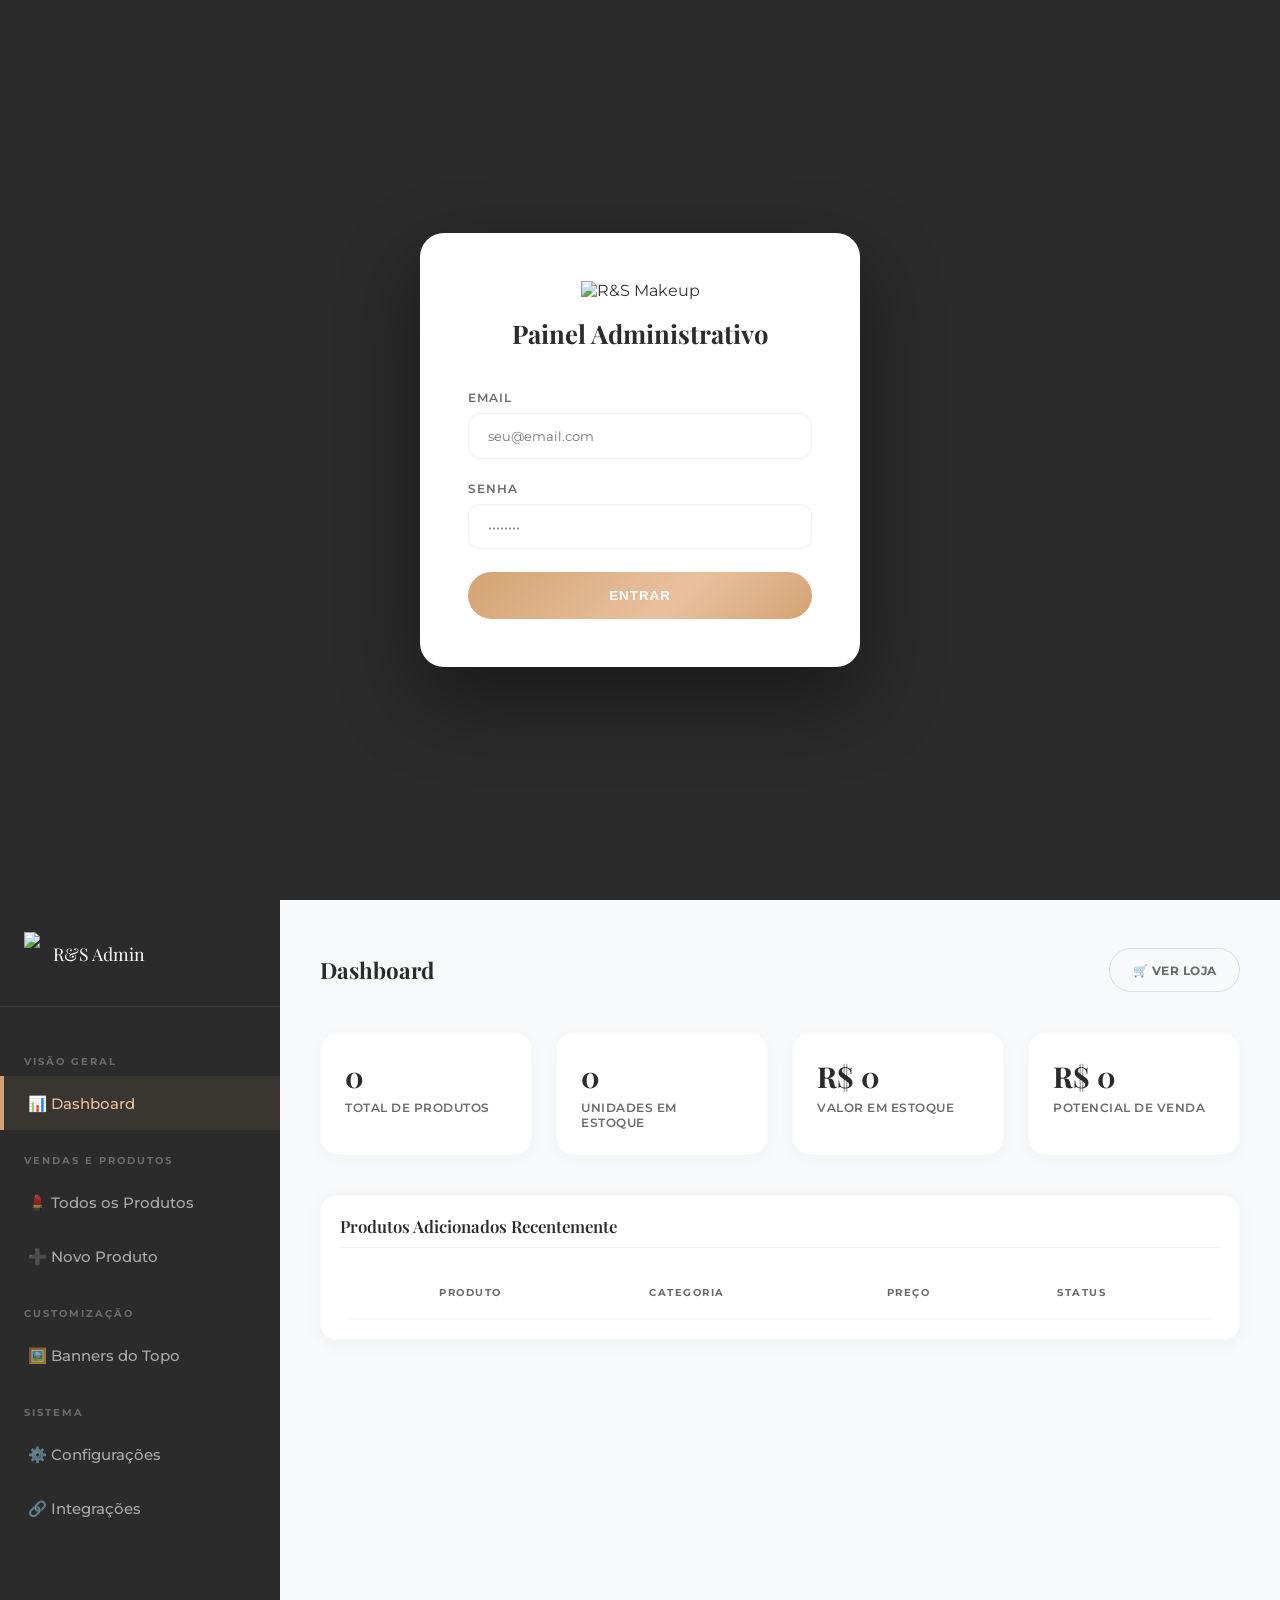
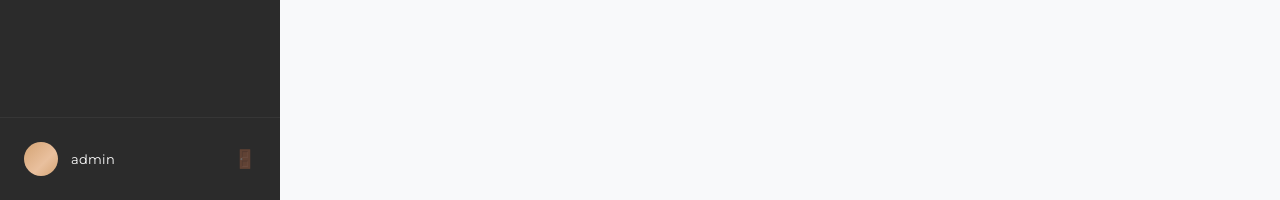
==== admin.html @ 87269670 "Update admin.html" ====
<!DOCTYPE html>
<html lang="pt-BR">
<head>
<meta charset="UTF-8">
<meta name="viewport" content="width=device-width, initial-scale=1.0, maximum-scale=1.0, user-scalable=no">
<title>Painel Admin · R&S Makeup</title>
<meta name="robots" content="noindex,nofollow">
<link rel="icon" href="https://i.postimg.cc/rmd8bnBB/LOGO-RS-MAKEUP.png" type="image/png">
<link rel="preconnect" href="https://fonts.googleapis.com">
<link rel="preconnect" href="https://fonts.gstatic.com" crossorigin>
<link href="https://fonts.googleapis.com/css2?family=Playfair+Display:ital,wght@0,400;0,600;1,400&family=Montserrat:wght@300;400;500;600;700&display=swap" rel="stylesheet">
<script src="https://cdn.jsdelivr.net/npm/@supabase/supabase-js@2"></script>
<script src="supabase-config.js"></script>
<style>
/* ══════════════════════════════════════════
   R&S MAKEUP · ADMIN PANEL PROFESSIONAL
   Aesthetics: Premium, Shopify-like, Mobile-First
══════════════════════════════════════════ */
:root{
  --gold:#D4A373; --gold-l:#E9C09E; --gold-g:linear-gradient(135deg,#D4A373,#E9C09E 60%,#D4A373);
  --brown:#2B2B2B; --brown-m:#E8CFC3; --beige:#F8F5F2; --white:#fff;
  --muted:#6B6B6B; --ease:cubic-bezier(.165,.84,.44,1);
  --sidebar:260px;
}
*,*::before,*::after{margin:0;padding:0;box-sizing:border-box}
body{font-family:'Montserrat',sans-serif;background:#f8f9fa;color:#333;overflow-x:hidden}

/* ── LOGIN ── */
.login-wrap{min-height:100vh;display:flex;align-items:center;justify-content:center;background:#2B2B2B;padding:1.4rem}
.login-card{background:#fff;border-radius:24px;padding:3rem;width:min(440px,100%);box-shadow:0 32px 80px rgba(0,0,0,.4)}
.login-logo{text-align:center;margin-bottom:2.5rem}
.login-logo img{height:72px;margin-bottom:1rem}
.login-logo h2{font-family:'Playfair Display',serif;font-size:1.6rem;color:var(--brown)}
.login-field{margin-bottom:1.4rem}
.login-field label{display:block;font-size:.75rem;font-weight:600;text-transform:uppercase;color:var(--muted);margin-bottom:.5rem;letter-spacing:1px}
.login-field input{width:100%;padding:.85rem 1.2rem;border:1.5px solid #eee;border-radius:12px;font-family:inherit;transition:all .3s}
.login-field input:focus{outline:none;border-color:var(--gold);box-shadow:0 0 0 4px rgba(212,163,115,.1)}
.login-err{display:none;font-size:.8rem;color:#e74c3c;margin-bottom:1rem;text-align:center;padding:.7rem;background:rgba(231,76,60,.1);border-radius:8px}
.btn-login{width:100%;padding:1rem;background:var(--gold-g);color:#fff;border:none;border-radius:50px;font-weight:700;letter-spacing:1px;text-transform:uppercase;cursor:pointer;transition:all .3s}
.btn-login:hover{transform:translateY(-2px);box-shadow:0 12px 24px rgba(212,163,115,.3)}

/* ── LAYOUT ── */
.admin-app{display:none;min-height:100vh}
.admin-app.active{display:flex}
.sidebar{width:var(--sidebar);background:#2B2B2B;position:fixed;top:0;left:0;bottom:0;z-index:1000;display:flex;flex-direction:column;transition:transform .4s var(--ease)}
.sidebar-logo{padding:2rem 1.5rem;display:flex;align-items:center;gap:.8rem;border-bottom:1px solid rgba(255,255,255,.05)}
.sidebar-logo img{height:42px}
.sidebar-logo span{font-family:'Playfair Display',serif;color:#fff;font-size:1.1rem}
.sidebar-nav{flex:1;padding:1.5rem 0;overflow-y:auto}
.nav-group{padding:1.5rem 1.5rem .5rem;font-size:.65rem;color:rgba(255,255,255,.3);text-transform:uppercase;letter-spacing:2px;font-weight:700}
.slink{display:flex;align-items:center;gap:.9rem;padding:.9rem 1.5rem;color:rgba(255,255,255,.6);text-decoration:none;border-left:4px solid transparent;transition:all .3s;cursor:pointer;font-size:.85rem;font-weight:500;background:none;border-top:none;border-right:none;border-bottom:none;width:100%;text-align:left;font-family:inherit}
.slink:hover{color:#fff;background:rgba(255,255,255,.04)}
.slink.active{color:var(--gold-l);background:rgba(212,163,115,.08);border-left-color:var(--gold)}
.sidebar-footer{padding:1.5rem;border-top:1px solid rgba(255,255,255,.05);display:flex;align-items:center;justify-content:space-between}
.user-info{display:flex;align-items:center;gap:.8rem}
.user-av{width:34px;height:34px;background:var(--gold-g);border-radius:50%;display:flex;align-items:center;justify-content:center;font-weight:700;color:#fff}
.logout-btn{background:none;border:none;color:rgba(255,255,255,.4);cursor:pointer;font-size:1.1rem;transition:color .3s}
.logout-btn:hover{color:#e74c3c}

.main{flex:1;margin-left:var(--sidebar);padding:2rem;min-height:100vh}

/* ── COMPONENTS ── */
.topbar{display:flex;align-items:center;justify-content:space-between;margin-bottom:2.5rem}
.topbar h1{font-family:'Playfair Display',serif;font-size:1.8rem;color:var(--brown)}
.card{background:#fff;border-radius:20px;padding:2rem;box-shadow:0 4px 20px rgba(0,0,0,.04);border:1px solid rgba(0,0,0,.02);margin-bottom:2rem}
.stats-grid{display:grid;grid-template-columns:repeat(auto-fit, minmax(200px, 1fr));gap:1.5rem;margin-bottom:2.5rem}
.stat-card{background:#fff;padding:1.5rem;border-radius:18px;box-shadow:0 4px 15px rgba(0,0,0,.03);border:1px solid rgba(0,0,0,.02)}
.stat-val{font-size:1.8rem;font-weight:700;color:var(--brown);margin-bottom:.3rem;font-family:'Playfair Display',serif}
.stat-label{font-size:.78rem;color:var(--muted);text-transform:uppercase;letter-spacing:.5px;font-weight:600}

/* ── PRODUCT FORM ── */
.split-layout{display:flex;gap:2rem;align-items:start}
.form-cols{flex:1;display:flex;flex-direction:column;gap:1.5rem;min-width:0}
.form-sidebar{width:320px;flex-shrink:0;position:sticky;top:1.5rem}

@media(max-width: 1100px) {
  .split-layout { flex-direction: column; }
  .form-sidebar { width: 100%; position: static; order: -1; margin-bottom: 2rem; }
  .sidebar{display:none} /* Sidebar handles its own burger menu */
}

.sec-title { font-family: 'Playfair Display', serif; font-size: 1.05rem; margin-bottom: 1.2rem; padding-bottom: .6rem; border-bottom: 1px solid #f2f2f2; color: var(--brown); display: flex; align-items: center; gap: .6rem; font-weight: 600; }
.form-grid { display: grid; grid-template-columns: 1fr 1fr; gap: 1rem; }

.img-grid { display: grid; grid-template-columns: repeat(auto-fill, minmax(70px, 1fr)); gap: 10px; margin-top: 1rem; min-height: 0; }
.img-item { position: relative; width: 100%; aspect-ratio: 1; border-radius: 10px; overflow: hidden; border: 2px solid #eee; cursor: pointer; background: #fff; }
.img-item.main { border-color: var(--gold); }
.field{display:flex;flex-direction:column;gap:.5rem}
.field.full{grid-column:1/-1}
.field label{font-size:.7rem;font-weight:700;text-transform:uppercase;letter-spacing:1px;color:var(--muted)}
.field input, .field select, .field textarea{padding:.85rem 1rem;border:1.5px solid #eee;border-radius:12px;font-family:inherit;font-size:.85rem;background:#fff;width:100%}
.field input:focus, .field select:focus{border-color:var(--gold);outline:none;box-shadow:0 0 0 3px rgba(212,163,115,.1)}

.upload-box{display:block;border:2px dashed #ddd;border-radius:18px;padding:2rem;text-align:center;cursor:pointer;transition:all .3s;background:#fafafa}
.upload-box:hover{border-color:var(--gold);background:#fefaf6}
.upload-box p{font-size:.8rem;color:var(--muted);margin-top:.5rem;line-height:1.4}

.img-del{position:absolute;top:4px;right:4px;width:22px;height:22px;background:#e74c3c;color:#fff;border:none;border-radius:50%;font-size:.7rem;display:flex;align-items:center;justify-content:center;opacity:0;transition:opacity .2s;z-index:2}
.img-item:hover .img-del{opacity:1}
.img-item.main::after{content:'Principal';position:absolute;bottom:0;left:0;right:0;background:var(--gold);color:#fff;font-size:.5rem;font-weight:700;text-align:center;padding:2px 0;z-index:1}

@media(max-width:600px){
  .form-grid{grid-template-columns:1fr}
  .card{padding:1.2rem}
  .stat-card{padding:1.2rem}
  .stat-val{font-size:1.4rem}
  .topbar h1{font-size:1.4rem}
}

/* ── TABLES ── */
.tbl-wrap{width:100%;overflow-x:auto}
table{width:100%;border-collapse:collapse}
th{text-align:left;padding:1.2rem;font-size:.65rem;text-transform:uppercase;letter-spacing:1.5px;color:var(--muted);border-bottom:2px solid #f8f9fa}
td{padding:1.2rem;font-size:.85rem;border-bottom:1px solid #f8f9fa}
.tbl-thumb{width:48px;height:48px;border-radius:10px;object-fit:cover;background:#f5f5f5}
.badge{padding:4px 12px;border-radius:50px;font-size:.65rem;font-weight:700;text-transform:uppercase}
.badge-on{background:#e6f4ea;color:#1e8e3e}
.badge-off{background:#fce8e6;color:#d93025}

/* ── MOBILE FIRST REFACTOR ── */
.admin-app { display: flex; flex-direction: column; }

/* Overlay: always behind sidebar (z:1500), never blocks menu clicks */
.sidebar-overlay {
  display: none;
  position: fixed; top: 0; left: 0; right: 0; bottom: 0;
  background: rgba(0,0,0,.45);
  z-index: 1500;
  pointer-events: none;
}
.sidebar-overlay.open { display: block; pointer-events: auto; }

/* Sidebar: always above overlay */
.sidebar {
  width: 280px; position: fixed; top: 0; left: 0; height: 100vh;
  z-index: 2000;
  transform: translateX(-100%);
  transition: transform .35s cubic-bezier(.165,.84,.44,1);
  overflow-y: auto;
  pointer-events: auto;
}
.sidebar.open { transform: translateX(0); }
.main { flex: 1; margin-left: 0; padding: 1.2rem; width: 100%; }

@media(min-width: 1025px) {
  .admin-app { flex-direction: row; }
  .sidebar { transform: translateX(0) !important; position: sticky; height: 100vh; flex-shrink: 0; }
  .main { margin-left: 0; padding: 2.5rem; }
  .hamburger { display: none !important; }
  .sidebar-overlay { display: none !important; }
}

.hamburger { display: block; font-size: 1.8rem; background: none; border: none; cursor: pointer; color: var(--brown); padding: .5rem; z-index: 2100; margin-right: 1rem; position: relative; }
.topbar { display: flex; align-items: center; gap: 1rem; margin-bottom: 2rem; position: sticky; top: 0; background: #f8f9fa; z-index: 100; padding: .5rem 0; }
.topbar h1 { font-size: 1.4rem; font-family: 'Playfair Display', serif; }

.stats-grid { grid-template-columns: 1fr; }
@media(min-width: 600px) { .stats-grid { grid-template-columns: repeat(2, 1fr); } }
@media(min-width: 1200px) { .stats-grid { grid-template-columns: repeat(4, 1fr); } }

.card { padding: 1.2rem; margin-bottom: 1.5rem; border-radius: 16px; width: 100%; overflow: hidden; }
.tbl-wrap { width: 100%; overflow-x: auto; -webkit-overflow-scrolling: touch; border-radius: 12px; }
table { min-width: 600px; }

/* ── TOUCH TARGETS ── */
.btn { min-height: 44px; justify-content: center; width: auto; font-size: .8rem; }
.field input, .field select, .field textarea { min-height: 48px; font-size: 16px !important; }
.slink { min-height: 54px; font-size: .95rem; }

/* ── FORM ── */
.form-grid { grid-template-columns: 1fr; gap: 1.2rem; }
@media(min-width: 768px) { .form-grid { grid-template-columns: 1fr 1fr; } }

.split-layout { display: flex; flex-direction: column; gap: 1.5rem; }
.form-sidebar { width: 100%; position: static; order: -1; }
@media(min-width: 1100px) {
  .split-layout { flex-direction: row; align-items: start; }
  .form-sidebar { width: 340px; position: sticky; top: 1.5rem; order: 1; }
}

.toast-container { right: 1rem; bottom: 1rem; left: 1rem; }
.toast { width: 100%; text-align: center; }

@media(max-width: 480px) {
  .topbar h1 { font-size: 1.1rem; }
  .stat-val { font-size: 1.5rem; }
  th, td { padding: 1rem .8rem; font-size: .8rem; }
}

.btn-sm { min-height: 40px; padding: 0 1rem; font-size: .7rem; }
td strong { display: block; max-width: 150px; white-space: nowrap; overflow: hidden; text-overflow: ellipsis; }

@media(max-width: 600px) {
  .topbar { padding: 1rem 0; width: 100%; justify-content: flex-start; }
  .topbar div { flex: 1; }
  .btn { width: 100%; text-align: center; margin-bottom: .5rem; }
  .tbl-wrap td { font-size: .8rem; vertical-align: middle; }
}
.panel { display: none; }
.panel.active { display: block; animation: fadeIn .3s ease; }
@keyframes fadeIn { from { opacity: 0; transform: translateY(10px); } to { opacity: 1; transform: translateY(0); } }

.btn { display: inline-flex; align-items: center; gap: .5rem; padding: .7rem 1.4rem; border-radius: 50px; font-weight: 700; cursor: pointer; transition: all .3s; border: none; font-size: .75rem; text-transform: uppercase; letter-spacing: .5px; }
.btn-primary { background: var(--gold-g); color: #fff; box-shadow: 0 6px 15px rgba(212,163,115,.25); }
.btn-outline { background: none; border: 1.5px solid #ddd; color: var(--muted); }
.toast-container { position: fixed; bottom: 2rem; right: 2rem; z-index: 9999; display: flex; flex-direction: column; gap: .8rem; }
.toast { padding: 1rem 1.5rem; border-radius: 12px; background: #333; color: #fff; font-weight: 600; font-size: .85rem; animation: slideIn .4s forwards; }
.toast.err { background: #d93025; }
@keyframes slideIn { from { transform: translateX(100%); opacity: 0; } to { transform: translateX(0); opacity: 1; } }
</style>
</head>
<body>

<!-- LOGIN -->
<div class="login-wrap" id="loginWrap">
  <div class="login-card">
    <div class="login-logo">
      <img src="https://i.postimg.cc/rmd8bnBB/LOGO-RS-MAKEUP.png" alt="R&S Makeup">
      <h2>Painel Administrativo</h2>
    </div>
    <div class="login-err" id="loginErr"></div>
    <div class="login-field"><label>Email</label><input type="email" id="loginEmail" placeholder="seu@email.com"></div>
    <div class="login-field"><label>Senha</label><input type="password" id="loginPwd" placeholder="••••••••"></div>
    <button class="btn-login" id="loginBtn" onclick="doLogin()">Entrar</button>
  </div>
</div>

<!-- APP -->
<div class="admin-app" id="adminApp">
  <nav class="sidebar" id="sidebar">
    <div class="sidebar-logo"><img src="https://i.postimg.cc/rmd8bnBB/LOGO-RS-MAKEUP.png"> <span>R&S Admin</span></div>
    <div class="sidebar-nav">
      <div class="nav-group">Visão Geral</div>
      <button class="slink active" onclick="nav('dashboard', this)">📊 Dashboard</button>
      <div class="nav-group">Vendas e Produtos</div>
      <button class="slink" onclick="nav('produtos', this)">💄 Todos os Produtos</button>
      <button class="slink" onclick="navAddProd()">➕ Novo Produto</button>
      <div class="nav-group">Customização</div>
      <button class="slink" onclick="nav('banners', this)">🖼️ Banners do Topo</button>
      <div class="nav-group">Sistema</div>
      <button class="slink" onclick="nav('config', this)">⚙️ Configurações</button>
      <button class="slink" onclick="nav('integracoes', this)">🔗 Integrações</button>
    </div>
    <div class="sidebar-footer">
      <div class="user-info"><div class="user-av" id="userAv"></div> <span id="userName" style="color:#fff;font-size:.8rem">admin</span></div>
      <button class="logout-btn" onclick="doLogout()">🚪</button>
    </div>
  </nav>
  <div class="sidebar-overlay" onclick="toggleSidebar(false)"></div>

  <main class="main">
    <header class="topbar">
      <div style="display:flex;align-items:center;gap:1rem">
        <button class="hamburger" onclick="toggleSidebar()">☰</button>
        <h1 id="pageTitle">Dashboard</h1>
      </div>
      <div style="display:flex;gap:1rem">
        <a href="index.html" target="_blank" class="btn btn-outline" style="text-decoration:none">🛒 Ver Loja</a>
      </div>
    </header>

    <!-- DASHBOARD -->
    <div class="panel active" id="panel-dashboard">
      <div class="stats-grid">
        <div class="stat-card"><div class="stat-val" id="sTot">0</div><div class="stat-label">Total de Produtos</div></div>
        <div class="stat-card"><div class="stat-val" id="sEst">0</div><div class="stat-label">Unidades em Estoque</div></div>
        <div class="stat-card"><div class="stat-val" id="sInv">R$ 0</div><div class="stat-label">Valor em Estoque</div></div>
        <div class="stat-card"><div class="stat-val" id="sFat">R$ 0</div><div class="stat-label">Potencial de Venda</div></div>
      </div>
      <div class="card">
        <div class="sec-title">Produtos Adicionados Recentemente</div>
        <div class="tbl-wrap"><table><thead><tr><th></th><th>Produto</th><th>Categoria</th><th>Preço</th><th>Status</th></tr></thead><tbody id="dashTbody"></tbody></table></div>
      </div>
    </div>

    <!-- LISTA PRODUTOS -->
    <div class="panel" id="panel-produtos">
      <div class="card">
        <div style="display:flex;justify-content:space-between;align-items:center;margin-bottom:1.5rem;flex-wrap:wrap;gap:1rem">
          <input type="search" placeholder="🔍 Buscar produto..." oninput="renderTbody(this.value)" style="padding:.6rem 1.2rem;border-radius:50px;border:1.5px solid #eee;flex:1;min-width:200px">
          <button class="btn btn-primary" onclick="navAddProd()">➕ Novo Produto</button>
        </div>
        <div class="tbl-wrap"><table><thead><tr><th></th><th>Produto</th><th>Estoque</th><th>Preço/Lucro</th><th>Status</th><th>Ações</th></tr></thead><tbody id="prodTbody"></tbody></table></div>
      </div>
    </div>

    <!-- FORM PRODUTO -->
    <div class="panel" id="panel-form-prod">
      <div style="display:flex;justify-content:space-between;margin-bottom:1.5rem">
        <h2 id="formProdTitle" style="font-family:'Playfair Display',serif">Novo Produto</h2>
        <button class="btn btn-outline" onclick="nav('produtos')">Cancelar</button>
      </div>
      <input type="hidden" id="fId">
      <div class="split-layout">
        <div class="form-cols">
          <div class="card">
            <div class="sec-title">📸 Imagens do Produto (Até 5)</div>
            <label class="upload-box">
              <input type="file" multiple accept="image/*" style="display:none" onchange="handleProdUpload(this)">
              <div style="font-size:2rem">📤</div>
              <p style="font-size:.85rem;color:var(--muted);margin-top:.5rem">Toque para selecionar as fotos<br><small>A primeira será a capa.</small></p>
            </label>
            <div class="img-grid" id="fImgGrid"></div>
          </div>
          <div class="card">
            <div class="sec-title">📝 Informações</div>
            <div class="form-grid">
              <div class="field full"><label>Nome</label><input type="text" id="fNome" placeholder="Ex: Batom Matte Nude"></div>
              <div class="field"><label>Categoria</label><select id="fCat"><option value="rosto">Rosto</option><option value="olhos">Olhos</option><option value="labios">Lábios</option><option value="skincare">Skincare</option><option value="kits">Kits & Combos</option></select></div>
              <div class="field"><label>Etiqueta (Badge)</label><select id="fBadge"><option value="">Nenhuma</option><option value="Novo">Novo</option><option value="Sale">Promoção</option><option value="Top">Top de Vendas</option></select></div>
              <div class="field full"><label>Descrição curta</label><textarea id="fDesc" rows="3" placeholder="Benefícios e diferenciais..."></textarea></div>
            </div>
          </div>
          <div class="card">
            <div class="sec-title">💰 Financeiro e Estoque</div>
            <div class="form-grid">
              <div class="field"><label>Preço de Venda (R$)</label><input type="number" id="fPreco" step="0.01" oninput="calcPreview()"></div>
              <div class="field"><label>Preço Antigo (R$)</label><input type="number" id="fPrecoAnt" step="0.01"></div>
              <div class="field"><label>Custo Unitário (R$)</label><input type="number" id="fCusto" step="0.01" oninput="calcPreview()"></div>
              <div class="field"><label>Qtd em Estoque</label><input type="number" id="fEstoque" value="0"></div>
              <div class="field full" style="background:#fdfaf7;padding:.8rem 1rem;border-radius:10px;font-size:1rem;font-weight:700">
                 Lucro estimado por venda: <span id="fLucro" style="color:#1e8e3e">R$ 0,00</span>
              </div>
            </div>
          </div>
          <div class="card">
            <div class="sec-title">✨ Destaques e Status</div>
            <div class="form-grid">
              <div class="field"><label>Destaque na Home?</label><select id="fDest"><option value="false">Não</option><option value="true">Sim (Seção Top)</option></select></div>
              <div class="field"><label>Status do Produto</label><select id="fAtivo"><option value="true">Ativo</option><option value="false">Desativado</option></select></div>
            </div>
          </div>
          <div class="card">
            <div class="sec-title">🎨 Variações (Estilo Shopify)</div>
            <p style="font-size:.75rem;color:var(--muted);margin-bottom:1.2rem">Ex: Cor (Rosa, Vermelho), Tamanho (P, M, G). Separe opções por vírgula.</p>
            <div id="fVarsList" style="display:flex;flex-direction:column;gap:1rem;margin-bottom:1.5rem"></div>
            <button class="btn btn-outline" style="width:100%" onclick="addVarRow()">➕ Adicionar Atributo</button>
          </div>
          <div class="card">
            <div class="sec-title">⭐ Avaliações dos Clientes</div>
            <div id="fReviewList" style="margin-bottom:1.5rem"></div>
            <div style="background:#f9f9f9;padding:1.2rem;border-radius:15px">
               <div style="font-size:.75rem;font-weight:700;margin-bottom:1rem;text-transform:uppercase">Adicionar Avaliação Manual</div>
               <div class="form-grid">
                 <div class="field"><label>Nome do Cliente</label><input type="text" id="rvNome" placeholder="Ex: Maria Silva"></div>
                 <div class="field"><label>Nota (1 a 5)</label><select id="rvNota"><option value="5">⭐⭐⭐⭐⭐ (5)</option><option value="4">⭐⭐⭐⭐ (4)</option><option value="3">⭐⭐⭐ (3)</option><option value="2">⭐⭐ (2)</option><option value="1">⭐ (1)</option></select></div>
                 <div class="field full"><label>Comentário</label><textarea id="rvCom" rows="2" placeholder="O que o cliente achou?"></textarea></div>
               </div>
               <button class="btn btn-outline" style="margin-top:1rem;width:100%" onclick="addReviewManual()">➕ Adicionar à lista</button>
            </div>
          </div>
          <button class="btn btn-primary" style="width:100%;padding:1.2rem;font-size:.9rem" onclick="saveProd()">💾 Salvar Produto</button>
        </div>
        <div class="form-sidebar">
           <div class="card" style="padding:1.2rem">
             <div class="sec-title">👁️ Preview em Tempo Real</div>
             <div id="prevWrapper" style="border:1.5px solid #eee;border-radius:16px;overflow:hidden;background:#fff;transition:transform .3s">
               <div id="prevImg" style="aspect-ratio:1;background:#f9f9f9;display:flex;align-items:center;justify-content:center;font-size:3rem;color:#ddd">💄</div>
               <div style="padding:1.2rem">
                 <div id="prevCat" style="font-size:.6rem;text-transform:uppercase;color:var(--gold);font-weight:800;letter-spacing:1px;margin-bottom:.3rem">CATEGORIA</div>
                 <h4 id="prevNome" style="font-family:'Playfair Display',serif;font-size:1.1rem;margin:0 0 .5rem;color:var(--brown);line-height:1.2">Nome do Produto</h4>
                 <div style="display:flex;align-items:baseline;gap:.5rem">
                    <span id="prevPrice" style="font-weight:700;color:var(--brown);font-size:1.2rem">R$ 0,00</span>
                 </div>
               </div>
             </div>
             <p style="font-size:.65rem;color:var(--muted);text-align:center;margin-top:1rem;font-style:italic">Esta é uma prévia de como o produto aparecerá no site principal.</p>
           </div>
        </div>
      </div>
    </div>

    <!-- BANNERS -->
    <div class="panel" id="panel-banners">
      <div class="card">
        <div class="sec-title">Gerenciar Banners</div>
        <div class="tbl-wrap"><table><thead><tr><th></th><th>Título</th><th>Status</th><th>Ações</th></tr></thead><tbody id="banTbody"></tbody></table></div>
      </div>
      <div class="card">
        <div class="sec-title">Adicionar Novo Banner</div>
        <div class="form-grid">
           <div class="field full"><label>Clique para Upload da Imagem</label>
             <label class="upload-box">
               <input type="file" style="display:none" onchange="uploadSingle(this, 'banners', 'bImgUrl')">
               <div id="bImgPreview" style="font-size:1.5rem">📸</div>
               <input type="hidden" id="bImgUrl">
             </label>
           </div>
           <div class="field full"><label>Título Interno</label><input type="text" id="bTit" placeholder="Ex: Banner Natal 2025"></div>
        </div>
        <div class="form-actions" style="margin-top:1.5rem"><button class="btn btn-primary" onclick="saveBanner()">Salvar Banner</button></div>
      </div>
    </div>

    <!-- CONFIG -->
    <div class="panel" id="panel-config">
       <div class="card">
         <div class="sec-title">Contatos e Loja</div>
         <div class="form-grid">
           <div class="field"><label>WhatsApp Loja</label><input type="text" id="cfgWpp" placeholder="5531999999999"></div>
           <div class="field"><label>Instagram @</label><input type="text" id="cfgInsta" placeholder="rs_makeshop"></div>
           <div class="field"><label>TikTok Link</label><input type="text" id="cfgTiktok" placeholder="https://tiktok.com/@sua_loja"></div>
           <div class="field full"><label>Barra de Promoção (Topo)</label><input type="text" id="cfgPromo"></div>
         </div>
     <div class="card">
       <div class="sec-title">⏱️ Temporizador Promocional</div>
       <div class="form-grid">
         <div class="field"><label>Ativar Temporizador?</label><select id="cfgTimerAtivo"><option value="false">❌ Desativado</option><option value="true">✅ Ativado</option></select></div>
         <div class="field"><label>Data e Hora Final</label><input type="datetime-local" id="cfgTimerData"></div>
         <div class="field full"><label>Texto do Temporizador</label><input type="text" id="cfgTimerTexto" placeholder="Ex: PROMOÇÃO DA SEMANA · Termina em:"></div>
       </div>
       <button class="btn btn-primary" style="margin-top:1.5rem" onclick="saveTimerCfg()">💾 Salvar Temporizador</button>
     </div>
     <button class="btn btn-primary" style="margin-top:1.5rem" onclick="saveConfig()">Salvar Configurações Gerais</button>
   </div>
       <div class="card">
         <div class="sec-title">🔐 Emails Autorizados (Whitelist)</div>
         <p style="font-size:.8rem;color:var(--muted);margin-bottom:1rem">Apenas estes emails poderão logar no painel.</p>
         <div id="allowedList"></div>
         <div style="display:flex;gap:1rem;margin-top:1rem">
           <input type="email" id="newAllowedEmail" placeholder="novo@admin.com" style="flex:1;padding:.7rem;border-radius:10px;border:1.5px solid #eee">
           <button class="btn btn-primary btn-sm" onclick="addAllowedEmail()">Adicionar</button>
         </div>
       </div>
    </div>

    <!-- INTEGRACOES -->
    <div class="panel" id="panel-integracoes">
      <div class="card">
        <div class="sec-title">Pixels e Rastreamento</div>
        <div class="form-grid">
          <div class="field"><label>Facebook Pixel ID</label><input type="text" id="pxFb"></div>
          <div class="field"><label>TikTok Pixel ID</label><input type="text" id="pxTt"></div>
          <div class="field full"><label>Google Analyitcs / Tag ID</label><input type="text" id="pxGo"></div>
        </div>
        <button class="btn btn-primary" style="margin-top:1.5rem" onclick="savePixels()">Salvar Integrações</button>
      </div>
    </div>

  </main>
</div>

<div class="toast-container" id="toasts"></div>

<script>
// ════════════════════════════════════════════
//  ADMIN LOGIC · PROFISSIONAL
// ════════════════════════════════════════════

const CATS = { rosto:'Rosto', olhos:'Olhos', labios:'Lábios', skincare:'Skincare', kits:'Kits & Combos' };
let currentImages = [];
let currentReviews = [];
let currentVars = [];
let allProds = [];
let allBans = [];
let allowedEmails = [];

// ── AUTH ──
async function checkAuth() {
  const sb = getSupabase();
  if(!sb) return;
  const { data: { session } } = await sb.auth.getSession();
  if(!session) { showLogin(); return; }

  // Whitelist check
  const { data: allowed } = await sb.from('allowed_emails').select('email').eq('email', session.user.email).maybeSingle();
  if(!allowed && session.user.email !== 'rsmakeshopcontato@gmail.com') {
    toast('Email não autorizado!', 'err');
    await sb.auth.signOut();
    showLogin();
    return;
  }

  document.getElementById('userName').textContent = session.user.email.split('@')[0];
  document.getElementById('userAv').textContent = session.user.email[0].toUpperCase();
  enterApp();
}

function showLogin() {
  document.getElementById('loginWrap').style.display='flex';
  document.getElementById('adminApp').classList.remove('active');
}

function enterApp() {
  document.getElementById('loginWrap').style.display='none';
  document.getElementById('adminApp').classList.add('active');
  initAdmin();
}

async function doLogin() {
  const email = document.getElementById('loginEmail').value.trim();
  const pwd = document.getElementById('loginPwd').value;
  const btn = document.getElementById('loginBtn');
  const err = document.getElementById('loginErr');
  
  if(!email || !pwd) return;
  btn.textContent = 'Autenticando...';
  err.style.display = 'none';

  // 🛡️ BYPASS TEMPORÁRIO (Para você entrar agora sem erro)
  if(email === 'rsmakeshopcontato@gmail.com' && pwd === '25/09/0609/09/08') {
    document.getElementById('userName').textContent = 'Admin';
    enterApp();
    return;
  }

  const sb = getSupabase();
  const { data, error } = await sb.auth.signInWithPassword({ email, password: pwd });

  if(error) {
    btn.textContent = 'Entrar';
    err.textContent = 'Credenciais incorretas ou usuário não criado no Supabase.';
    err.style.display = 'block';
    return;
  }

  checkAuth();
}

async function doLogout() {
  const sb = getSupabase();
  await sb.auth.signOut();
  location.reload();
}

// ── INIT ──
async function initAdmin() {
  await Promise.all([loadProds(), loadBanners(), loadConfig(), loadAllowed()]);
  renderDashboard();
  renderTbody();
  renderBanners();
}

async function loadProds() {
  const sb = getSupabase();
  const { data } = await sb.from('produtos').select('*').order('created_at',{ascending:false});
  if(data) allProds = data;
}

async function loadBanners() {
  const sb = getSupabase();
  const { data } = await sb.from('banners').select('*').order('created_at',{ascending:false});
  if(data) allBans = data;
}

async function loadAllowed() {
  const sb = getSupabase();
  const { data } = await sb.from('allowed_emails').select('*');
  if(data) {
    allowedEmails = data;
    document.getElementById('allowedList').innerHTML = data.map(e => `
      <div style="display:flex;justify-content:space-between;padding:.6rem;background:#f9f9f9;border-radius:10px;margin-bottom:.5rem;font-size:.8rem">
        <span>${e.email}</span>
        <button onclick="delAllowed(${e.id})" style="border:none;background:none;color:#e74c3c;cursor:pointer">Remover</button>
      </div>
    `).join('');
  }
}

async function addAllowedEmail() {
  const email = document.getElementById('newAllowedEmail').value;
  if(!email) return;
  const sb = getSupabase();
  await sb.from('allowed_emails').insert([{ email }]);
  loadAllowed();
  document.getElementById('newAllowedEmail').value='';
}

async function delAllowed(id) {
  const sb = getSupabase();
  await sb.from('allowed_emails').delete().eq('id', id);
  loadAllowed();
}

// ── RENDERING ──
function renderDashboard() {
  document.getElementById('sTot').textContent = allProds.length;
  let est = 0, inv = 0, fat = 0;
  allProds.forEach(p => {
    const q = p.estoque||0;
    est += q;
    inv += (q * (p.custo||0));
    fat += (q * (p.preco||0));
  });
  document.getElementById('sEst').textContent = est;
  document.getElementById('sInv').textContent = formatBRL(inv);
  document.getElementById('sFat').textContent = formatBRL(fat);

  document.getElementById('dashTbody').innerHTML = allProds.slice(0, 5).map(p => `
    <tr>
      <td><img src="${p.imagens?.[0]||''}" class="tbl-thumb" onerror="this.src='https://via.placeholder.com/100?text=💄'"></td>
      <td>${p.nome}</td>
      <td>${CATS[p.categoria]||p.categoria}</td>
      <td>${formatBRL(p.preco)}</td>
      <td><span class="badge ${p.ativo?'badge-on':'badge-off'}">${p.ativo?'Ativo':'Pausado'}</span></td>
    </tr>
  `).join('');
}

function renderTbody(q='') {
  const list = q ? allProds.filter(p => p.nome.toLowerCase().includes(q.toLowerCase())) : allProds;
  document.getElementById('prodTbody').innerHTML = list.map(p => `
    <tr>
      <td><img src="${p.imagens?.[0]||''}" class="tbl-thumb" onerror="this.src='https://via.placeholder.com/100?text=💄'"></td>
      <td><strong>${p.nome}</strong></td>
      <td>${p.estoque} unid</td>
      <td>${formatBRL(p.preco)}<br><small style="color:#1e8e3e">Lucro: ${formatBRL((p.preco||0)-(p.custo||0))}</small></td>
      <td><span class="badge ${p.ativo?'badge-on':'badge-off'}">${p.ativo?'Ativo':'Pausado'}</span></td>
      <td>
        <button class="btn btn-outline btn-sm" onclick="editProd(${p.id})">Editar</button>
        <button class="btn btn-outline btn-sm" style="color:#e74c3c" onclick="delItem(${p.id}, 'produtos')">Remover</button>
      </td>
    </tr>
  `).join('');
}

function renderBanners() {
  document.getElementById('banTbody').innerHTML = allBans.map(b => `
    <tr>
      <td><img src="${b.imagem_url}" class="tbl-thumb"></td>
      <td>${b.titulo}</td>
      <td><span class="badge ${b.ativo?'badge-on':'badge-off'}">${b.ativo?'Ativo':'Pausado'}</span></td>
      <td><button class="btn btn-outline btn-sm" style="color:#e74c3c" onclick="delItem(${b.id}, 'banners')">Remover</button></td>
    </tr>
  `).join('');
}

// ── FORM LOGIC ──
async function handleProdUpload(input) {
  const files = input.files;
  if(files.length + currentImages.length > 5) { toast('Máximo 5 imagens!'); return; }
  const sb = getSupabase();
  for(let f of files) {
    const ext = f.name.split('.').pop();
    const name = `prod_${Date.now()}_${Math.random().toString(36).substr(2,4)}.${ext}`;
    const { data, error } = await sb.storage.from('produtos').upload(name, f);
    if(!error) {
      const { data: { publicUrl } } = sb.storage.from('produtos').getPublicUrl(name);
      currentImages.push(publicUrl);
    }
  }
  renderImgGrid();
}

function renderImgGrid() {
  document.getElementById('fImgGrid').innerHTML = currentImages.map((url, i) => `
    <div class="img-item ${i===0?'main':''}" onclick="setMain(${i})">
      <img src="${url}">
      <button class="img-del" onclick="removeImg(event, ${i})">✕</button>
    </div>
  `).join('');
  calcPreview();
}

function removeImg(e, i) { e.stopPropagation(); currentImages.splice(i,1); renderImgGrid(); }
function setMain(i) { const item = currentImages.splice(i,1)[0]; currentImages.unshift(item); renderImgGrid(); }

function calcPreview() {
  const nome = document.getElementById('fNome').value || 'Nome do Produto...';
  const preco = parseFloat(document.getElementById('fPreco').value) || 0;
  const custo = parseFloat(document.getElementById('fCusto').value) || 0;
  
  document.getElementById('prevNome').textContent = nome;
  document.getElementById('prevPrice').textContent = formatBRL(preco);
  document.getElementById('prevCat').textContent = CATS[document.getElementById('fCat').value];
  document.getElementById('fLucro').textContent = formatBRL(preco - custo);
  
  const pImg = document.getElementById('prevImg');
  if(currentImages.length) pImg.innerHTML = `<img src="${currentImages[0]}" style="width:100%;height:100%;object-fit:cover">`;
  else pImg.textContent = '💄';
}

async function saveProd() {
  const btn = event.target;
  const originalText = btn.textContent;
  const id = document.getElementById('fId').value;
  
  const data = {
    nome: document.getElementById('fNome').value.trim(),
    categoria: document.getElementById('fCat').value,
    badge: document.getElementById('fBadge').value,
    descricao: document.getElementById('fDesc').value.trim(),
    preco: parseFloat(document.getElementById('fPreco').value)||0,
    preco_antigo: parseFloat(document.getElementById('fPrecoAnt').value)||0,
    custo: parseFloat(document.getElementById('fCusto').value)||0,
    estoque: parseInt(document.getElementById('fEstoque').value)||0,
    destaque: document.getElementById('fDest').value === 'true',
    ativo: document.getElementById('fAtivo').value === 'true',
    imagens: currentImages,
    avaliacoes: currentReviews,
    variacoes: collectVars()
  };
  
  if(!data.nome) { toast('Nome é obrigatório!', 'err'); return; }
  
  btn.disabled = true;
  btn.textContent = 'Salvando...';

  const sb = getSupabase();
  const { error } = id ? await sb.from('produtos').update(data).eq('id', id) : await sb.from('produtos').insert([data]);
  
  btn.disabled = false;
  btn.textContent = originalText;

  if(!error) { 
    toast('✅ Produto salvo!'); 
    nav('produtos'); 
    initAdmin(); 
  } else { 
    toast('❌ Erro: ' + error.message, 'err'); 
  }
}

function editProd(id) {
  const p = allProds.find(x => x.id === id);
  if(!p) return;
  document.getElementById('fId').value = p.id;
  document.getElementById('fNome').value = p.nome;
  document.getElementById('fCat').value = p.categoria;
  document.getElementById('fBadge').value = p.badge || '';
  document.getElementById('fDesc').value = p.descricao || '';
  document.getElementById('fPreco').value = p.preco || '';
  document.getElementById('fPrecoAnt').value = p.preco_antigo || '';
  document.getElementById('fCusto').value = p.custo || '';
  document.getElementById('fEstoque').value = p.estoque || 0;
  document.getElementById('fDest').value = String(p.destaque);
  document.getElementById('fAtivo').value = String(p.ativo);
  currentImages = Array.isArray(p.imagens) ? p.imagens : [];
  currentReviews = Array.isArray(p.avaliacoes) ? p.avaliacoes : [];
  currentVars = Array.isArray(p.variacoes) ? p.variacoes : [];
  renderImgGrid();
  renderReviews();
  renderVars();
  document.getElementById('formProdTitle').textContent = 'Editar Produto';
  nav('form-prod');
}

// ── BANNER LOGIC ──
async function uploadSingle(input, folder, targetId) {
  const f = input.files[0];
  const sb = getSupabase();
  const ext = f.name.split('.').pop();
  const name = `${folder}_${Date.now()}.${ext}`;
  const { data, error } = await sb.storage.from('produtos').upload(name, f);
  if(!error) {
    const { data: { publicUrl } } = sb.storage.from('produtos').getPublicUrl(name);
    document.getElementById(targetId).value = publicUrl;
    document.getElementById(targetId + 'Preview').innerHTML = `<img src="${publicUrl}" style="height:100px;border-radius:10px">`;
  }
}

async function saveBanner() {
  const tit = document.getElementById('bTit').value;
  const img = document.getElementById('bImgUrl').value;
  if(!tit || !img) return;
  const sb = getSupabase();
  await sb.from('banners').insert([{ titulo:tit, imagem_url:img, ativo:true }]);
  toast('Banner Salvo!');
  initAdmin();
  document.getElementById('bTit').value='';
}

// ── CONFIG ──
async function loadConfig() {
  const sb = getSupabase();
  const { data } = await sb.from('config').select('*').limit(1).maybeSingle();
  if(data) {
    document.getElementById('cfgWpp').value = data.wpp || '';
    document.getElementById('cfgInsta').value = data.insta || '';
    document.getElementById('cfgTiktok').value = data.tiktok || '';
    document.getElementById('cfgPromo').value = data.promo || '';
    document.getElementById('cfgTimerAtivo').value = String(data.timer_ativo);
    document.getElementById('cfgTimerData').value = data.timer_data_final ? data.timer_data_final.slice(0, 16) : '';
    document.getElementById('cfgTimerTexto').value = data.timer_texto || '';
    document.getElementById('pxFb').value = data.px_fb || '';
    document.getElementById('pxTt').value = data.px_tt || '';
    document.getElementById('pxGo').value = data.px_go || '';
  }
}

async function saveConfig() {
  const sb = getSupabase();
  await sb.from('config').upsert([{ id:1, wpp:document.getElementById('cfgWpp').value, insta:document.getElementById('cfgInsta').value, tiktok:document.getElementById('cfgTiktok').value, promo:document.getElementById('cfgPromo').value }]);
  toast('Configurações Salvas!');
}

async function savePixels() {
  const sb = getSupabase();
  await sb.from('config').upsert([{ id:1, px_fb:document.getElementById('pxFb').value, px_tt:document.getElementById('pxTt').value, px_go:document.getElementById('pxGo').value }]);
  toast('Pixels Salvos!');
}

async function saveTimerCfg() {
  const sb = getSupabase();
  const data = {
    id: 1,
    timer_ativo: document.getElementById('cfgTimerAtivo').value === 'true',
    timer_data_final: document.getElementById('cfgTimerData').value,
    timer_texto: document.getElementById('cfgTimerTexto').value
  };
  await sb.from('config').upsert([data]);
  toast('Temporizador Salvo!');
}

// ── UTILS ──
function nav(id, btn) {
  document.querySelectorAll('.panel').forEach(p => p.classList.remove('active'));
  document.getElementById('panel-'+id).classList.add('active');
  document.querySelectorAll('.slink').forEach(s => s.classList.remove('active'));
  if(btn) btn.classList.add('active');
  toggleSidebar(false);
}

function navAddProd() {
  document.getElementById('fId').value = '';
  document.getElementById('formProdTitle').textContent = 'Novo Produto';
  
  const fields = ['fNome', 'fDesc', 'fPreco', 'fPrecoAnt', 'fCusto', 'fEstoque'];
  fields.forEach(id => document.getElementById(id).value = '');
  
  document.getElementById('fEstoque').value = '0';
  document.getElementById('fCat').value = 'rosto';
  document.getElementById('fBadge').value = '';
  document.getElementById('fDest').value = 'false';
  document.getElementById('fAtivo').value = 'true';
  
  currentImages = [];
  currentReviews = [];
  currentVars = [];
  renderImgGrid();
  renderReviews();
  renderVars();
  nav('form-prod');
}

// ── VARIATIONS LOGIC ──
function addVarRow() {
  currentVars.push({ nome: '', opcoes: [] });
  renderVars();
}

function renderVars() {
  const container = document.getElementById('fVarsList');
  container.innerHTML = currentVars.map((v, i) => `
    <div style="background:#fcfcfc;border:1px solid #efefef;padding:1.2rem;border-radius:15px;display:flex;flex-direction:column;gap:.8rem;position:relative">
      <button onclick="removeVar(${i})" style="position:absolute;top:.8rem;right:.8rem;background:none;border:none;color:#e74c3c;cursor:pointer;font-size:1.1rem">✕</button>
      <div class="field"><label>Nome do Atributo</label><input type="text" value="${v.nome}" oninput="updateVarName(${i}, this.value)" placeholder="Ex: Cor ou Tamanho"></div>
      <div class="field"><label>Opções (separadas por vírgula)</label><input type="text" value="${v.opcoes.join(', ')}" oninput="updateVarOpcoes(${i}, this.value)" placeholder="Ex: Rosa, Nude, Vermelho"></div>
    </div>
  `).join('');
}

function updateVarName(i, val) { currentVars[i].nome = val; }
function updateVarOpcoes(i, val) { currentVars[i].opcoes = val.split(',').map(o => o.trim()).filter(o => o); }
function removeVar(i) { currentVars.splice(i, 1); renderVars(); }
function collectVars() { return currentVars.filter(v => v.nome && v.opcoes.length > 0); }

// ── REVIEWS LOGIC ──
function addReviewManual() {
  const nome = document.getElementById('rvNome').value.trim();
  const nota = parseInt(document.getElementById('rvNota').value);
  const com = document.getElementById('rvCom').value.trim();
  if(!nome || !com) { toast('Nome e comentário obrigatórios!', 'err'); return; }
  currentReviews.push({ nome, nota, comentario:com, data: new Date().toISOString() });
  document.getElementById('rvNome').value='';
  document.getElementById('rvCom').value='';
  renderReviews();
}

function renderReviews() {
  const container = document.getElementById('fReviewList');
  if(!currentReviews.length) { container.innerHTML='<p style="font-size:.7rem;color:var(--muted)">Ainda não há avaliações neste produto.</p>'; return; }
  container.innerHTML = currentReviews.map((r, i) => `
    <div style="padding:.9rem;background:#fafafa;border-radius:12px;margin-bottom:.8rem;border:1px solid #efefef;position:relative">
      <div style="font-weight:700;font-size:.75rem">${r.nome} · ${'⭐'.repeat(r.nota)}</div>
      <p style="font-size:.7rem;margin-top:.3rem;color:var(--muted)">${r.comentario}</p>
      <button onclick="delReview(${i})" style="position:absolute;top:.9rem;right:.9rem;background:none;border:none;color:#d93025;cursor:pointer;font-size:.8rem">Excluir</button>
    </div>
  `).join('');
}
function delReview(i) { currentReviews.splice(i,1); renderReviews(); }

function toggleSidebar(val) {
  const s = document.getElementById('sidebar');
  const o = document.querySelector('.sidebar-overlay');
  if(val !== undefined) {
    s.classList.toggle('open', val);
    if(o) o.classList.toggle('open', val);
  } else {
    s.classList.toggle('open');
    if(o) o.classList.toggle('open', s.classList.contains('open'));
  }
}

function formatBRL(v) { return (v||0).toLocaleString('pt-BR',{style:'currency',currency:'BRL'}); }

function toast(msg, type='') {
  const c = document.getElementById('toasts');
  const t = document.createElement('div');
  t.className = `toast ${type}`; t.textContent = msg;
  c.appendChild(t);
  setTimeout(() => t.remove(), 3000);
}

async function delItem(id, table) {
  if(!confirm('Tem certeza?')) return;
  const sb = getSupabase();
  await sb.from(table).delete().eq('id', id);
  toast('Removido');
  initAdmin();
}

onload = checkAuth;
</script>
</body>
</html>
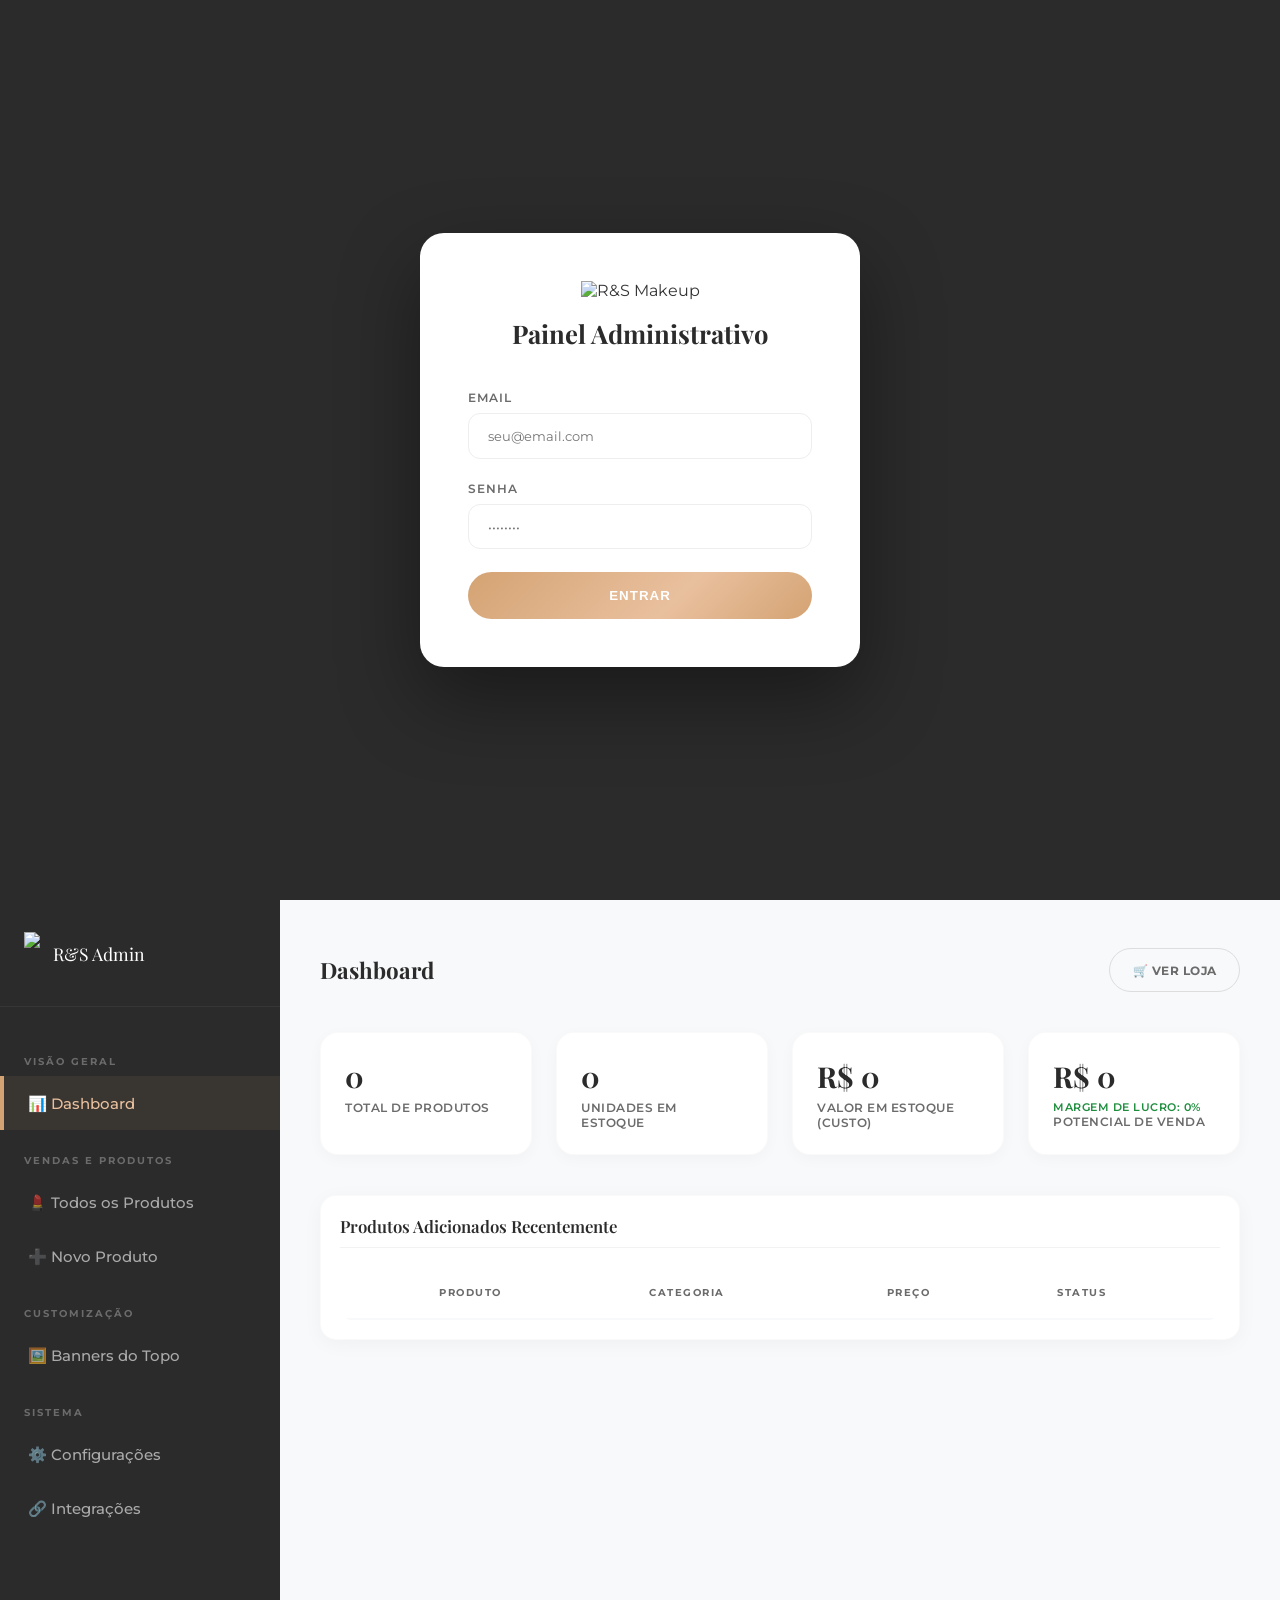
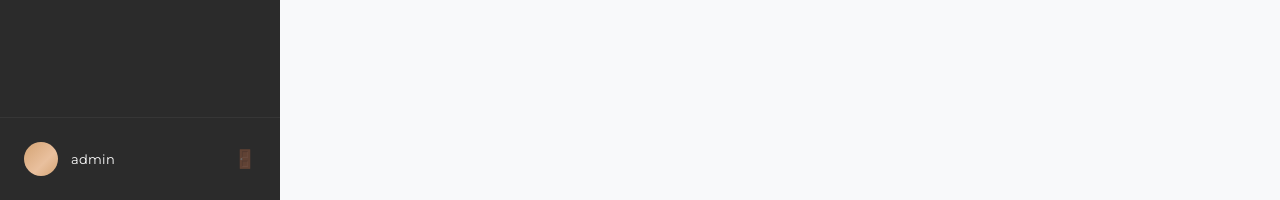
==== commit 60d621b7: "Update admin.html" ====
--- a/admin.html
+++ b/admin.html
@@ -24,7 +24,6 @@
 }
 *,*::before,*::after{margin:0;padding:0;box-sizing:border-box}
 body{font-family:'Montserrat',sans-serif;background:#f8f9fa;color:#333;overflow-x:hidden}
-
 /* ── LOGIN ── */
 .login-wrap{min-height:100vh;display:flex;align-items:center;justify-content:center;background:#2B2B2B;padding:1.4rem}
 .login-card{background:#fff;border-radius:24px;padding:3rem;width:min(440px,100%);box-shadow:0 32px 80px rgba(0,0,0,.4)}
@@ -38,7 +37,6 @@
 .login-err{display:none;font-size:.8rem;color:#e74c3c;margin-bottom:1rem;text-align:center;padding:.7rem;background:rgba(231,76,60,.1);border-radius:8px}
 .btn-login{width:100%;padding:1rem;background:var(--gold-g);color:#fff;border:none;border-radius:50px;font-weight:700;letter-spacing:1px;text-transform:uppercase;cursor:pointer;transition:all .3s}
 .btn-login:hover{transform:translateY(-2px);box-shadow:0 12px 24px rgba(212,163,115,.3)}
-
 /* ── LAYOUT ── */
 .admin-app{display:none;min-height:100vh}
 .admin-app.active{display:flex}
@@ -56,9 +54,7 @@
 .user-av{width:34px;height:34px;background:var(--gold-g);border-radius:50%;display:flex;align-items:center;justify-content:center;font-weight:700;color:#fff}
 .logout-btn{background:none;border:none;color:rgba(255,255,255,.4);cursor:pointer;font-size:1.1rem;transition:color .3s}
 .logout-btn:hover{color:#e74c3c}
-
 .main{flex:1;margin-left:var(--sidebar);padding:2rem;min-height:100vh}
-
 /* ── COMPONENTS ── */
 .topbar{display:flex;align-items:center;justify-content:space-between;margin-bottom:2.5rem}
 .topbar h1{font-family:'Playfair Display',serif;font-size:1.8rem;color:var(--brown)}
@@ -67,21 +63,17 @@
 .stat-card{background:#fff;padding:1.5rem;border-radius:18px;box-shadow:0 4px 15px rgba(0,0,0,.03);border:1px solid rgba(0,0,0,.02)}
 .stat-val{font-size:1.8rem;font-weight:700;color:var(--brown);margin-bottom:.3rem;font-family:'Playfair Display',serif}
 .stat-label{font-size:.78rem;color:var(--muted);text-transform:uppercase;letter-spacing:.5px;font-weight:600}
-
 /* ── PRODUCT FORM ── */
 .split-layout{display:flex;gap:2rem;align-items:start}
 .form-cols{flex:1;display:flex;flex-direction:column;gap:1.5rem;min-width:0}
 .form-sidebar{width:320px;flex-shrink:0;position:sticky;top:1.5rem}
-
 @media(max-width: 1100px) {
   .split-layout { flex-direction: column; }
   .form-sidebar { width: 100%; position: static; order: -1; margin-bottom: 2rem; }
   .sidebar{display:none} /* Sidebar handles its own burger menu */
 }
-
 .sec-title { font-family: 'Playfair Display', serif; font-size: 1.05rem; margin-bottom: 1.2rem; padding-bottom: .6rem; border-bottom: 1px solid #f2f2f2; color: var(--brown); display: flex; align-items: center; gap: .6rem; font-weight: 600; }
 .form-grid { display: grid; grid-template-columns: 1fr 1fr; gap: 1rem; }
-
 .img-grid { display: grid; grid-template-columns: repeat(auto-fill, minmax(70px, 1fr)); gap: 10px; margin-top: 1rem; min-height: 0; }
 .img-item { position: relative; width: 100%; aspect-ratio: 1; border-radius: 10px; overflow: hidden; border: 2px solid #eee; cursor: pointer; background: #fff; }
 .img-item.main { border-color: var(--gold); }
@@ -90,15 +82,12 @@
 .field label{font-size:.7rem;font-weight:700;text-transform:uppercase;letter-spacing:1px;color:var(--muted)}
 .field input, .field select, .field textarea{padding:.85rem 1rem;border:1.5px solid #eee;border-radius:12px;font-family:inherit;font-size:.85rem;background:#fff;width:100%}
 .field input:focus, .field select:focus{border-color:var(--gold);outline:none;box-shadow:0 0 0 3px rgba(212,163,115,.1)}
-
 .upload-box{display:block;border:2px dashed #ddd;border-radius:18px;padding:2rem;text-align:center;cursor:pointer;transition:all .3s;background:#fafafa}
 .upload-box:hover{border-color:var(--gold);background:#fefaf6}
 .upload-box p{font-size:.8rem;color:var(--muted);margin-top:.5rem;line-height:1.4}
-
 .img-del{position:absolute;top:4px;right:4px;width:22px;height:22px;background:#e74c3c;color:#fff;border:none;border-radius:50%;font-size:.7rem;display:flex;align-items:center;justify-content:center;opacity:0;transition:opacity .2s;z-index:2}
 .img-item:hover .img-del{opacity:1}
 .img-item.main::after{content:'Principal';position:absolute;bottom:0;left:0;right:0;background:var(--gold);color:#fff;font-size:.5rem;font-weight:700;text-align:center;padding:2px 0;z-index:1}
-
 @media(max-width:600px){
   .form-grid{grid-template-columns:1fr}
   .card{padding:1.2rem}
@@ -106,7 +95,6 @@
   .stat-val{font-size:1.4rem}
   .topbar h1{font-size:1.4rem}
 }
-
 /* ── TABLES ── */
 .tbl-wrap{width:100%;overflow-x:auto}
 table{width:100%;border-collapse:collapse}
@@ -116,10 +104,8 @@
 .badge{padding:4px 12px;border-radius:50px;font-size:.65rem;font-weight:700;text-transform:uppercase}
 .badge-on{background:#e6f4ea;color:#1e8e3e}
 .badge-off{background:#fce8e6;color:#d93025}
-
 /* ── MOBILE FIRST REFACTOR ── */
 .admin-app { display: flex; flex-direction: column; }
-
 /* Overlay: always behind sidebar (z:1500), never blocks menu clicks */
 .sidebar-overlay {
   display: none;
@@ -129,7 +115,6 @@
   pointer-events: none;
 }
 .sidebar-overlay.open { display: block; pointer-events: auto; }
-
 /* Sidebar: always above overlay */
 .sidebar {
   width: 280px; position: fixed; top: 0; left: 0; height: 100vh;
@@ -141,7 +126,6 @@
 }
 .sidebar.open { transform: translateX(0); }
 .main { flex: 1; margin-left: 0; padding: 1.2rem; width: 100%; }
-
 @media(min-width: 1025px) {
   .admin-app { flex-direction: row; }
   .sidebar { transform: translateX(0) !important; position: sticky; height: 100vh; flex-shrink: 0; }
@@ -149,47 +133,37 @@
   .hamburger { display: none !important; }
   .sidebar-overlay { display: none !important; }
 }
-
 .hamburger { display: block; font-size: 1.8rem; background: none; border: none; cursor: pointer; color: var(--brown); padding: .5rem; z-index: 2100; margin-right: 1rem; position: relative; }
 .topbar { display: flex; align-items: center; gap: 1rem; margin-bottom: 2rem; position: sticky; top: 0; background: #f8f9fa; z-index: 100; padding: .5rem 0; }
 .topbar h1 { font-size: 1.4rem; font-family: 'Playfair Display', serif; }
-
 .stats-grid { grid-template-columns: 1fr; }
 @media(min-width: 600px) { .stats-grid { grid-template-columns: repeat(2, 1fr); } }
 @media(min-width: 1200px) { .stats-grid { grid-template-columns: repeat(4, 1fr); } }
-
 .card { padding: 1.2rem; margin-bottom: 1.5rem; border-radius: 16px; width: 100%; overflow: hidden; }
 .tbl-wrap { width: 100%; overflow-x: auto; -webkit-overflow-scrolling: touch; border-radius: 12px; }
 table { min-width: 600px; }
-
 /* ── TOUCH TARGETS ── */
 .btn { min-height: 44px; justify-content: center; width: auto; font-size: .8rem; }
 .field input, .field select, .field textarea { min-height: 48px; font-size: 16px !important; }
 .slink { min-height: 54px; font-size: .95rem; }
-
 /* ── FORM ── */
 .form-grid { grid-template-columns: 1fr; gap: 1.2rem; }
 @media(min-width: 768px) { .form-grid { grid-template-columns: 1fr 1fr; } }
-
 .split-layout { display: flex; flex-direction: column; gap: 1.5rem; }
 .form-sidebar { width: 100%; position: static; order: -1; }
 @media(min-width: 1100px) {
   .split-layout { flex-direction: row; align-items: start; }
   .form-sidebar { width: 340px; position: sticky; top: 1.5rem; order: 1; }
 }
-
 .toast-container { right: 1rem; bottom: 1rem; left: 1rem; }
 .toast { width: 100%; text-align: center; }
-
 @media(max-width: 480px) {
   .topbar h1 { font-size: 1.1rem; }
   .stat-val { font-size: 1.5rem; }
   th, td { padding: 1rem .8rem; font-size: .8rem; }
 }
-
 .btn-sm { min-height: 40px; padding: 0 1rem; font-size: .7rem; }
 td strong { display: block; max-width: 150px; white-space: nowrap; overflow: hidden; text-overflow: ellipsis; }
-
 @media(max-width: 600px) {
   .topbar { padding: 1rem 0; width: 100%; justify-content: flex-start; }
   .topbar div { flex: 1; }
@@ -199,7 +173,6 @@
 .panel { display: none; }
 .panel.active { display: block; animation: fadeIn .3s ease; }
 @keyframes fadeIn { from { opacity: 0; transform: translateY(10px); } to { opacity: 1; transform: translateY(0); } }
-
 .btn { display: inline-flex; align-items: center; gap: .5rem; padding: .7rem 1.4rem; border-radius: 50px; font-weight: 700; cursor: pointer; transition: all .3s; border: none; font-size: .75rem; text-transform: uppercase; letter-spacing: .5px; }
 .btn-primary { background: var(--gold-g); color: #fff; box-shadow: 0 6px 15px rgba(212,163,115,.25); }
 .btn-outline { background: none; border: 1.5px solid #ddd; color: var(--muted); }
@@ -210,7 +183,6 @@
 </style>
 </head>
 <body>
-
 <!-- LOGIN -->
 <div class="login-wrap" id="loginWrap">
   <div class="login-card">
@@ -224,7 +196,6 @@
     <button class="btn-login" id="loginBtn" onclick="doLogin()">Entrar</button>
   </div>
 </div>
-
 <!-- APP -->
 <div class="admin-app" id="adminApp">
   <nav class="sidebar" id="sidebar">
@@ -247,7 +218,6 @@
     </div>
   </nav>
   <div class="sidebar-overlay" onclick="toggleSidebar(false)"></div>
-
   <main class="main">
     <header class="topbar">
       <div style="display:flex;align-items:center;gap:1rem">
@@ -258,21 +228,23 @@
         <a href="index.html" target="_blank" class="btn btn-outline" style="text-decoration:none">🛒 Ver Loja</a>
       </div>
     </header>
-
     <!-- DASHBOARD -->
     <div class="panel active" id="panel-dashboard">
       <div class="stats-grid">
         <div class="stat-card"><div class="stat-val" id="sTot">0</div><div class="stat-label">Total de Produtos</div></div>
         <div class="stat-card"><div class="stat-val" id="sEst">0</div><div class="stat-label">Unidades em Estoque</div></div>
-        <div class="stat-card"><div class="stat-val" id="sInv">R$ 0</div><div class="stat-label">Valor em Estoque</div></div>
-        <div class="stat-card"><div class="stat-val" id="sFat">R$ 0</div><div class="stat-label">Potencial de Venda</div></div>
+        <div class="stat-card"><div class="stat-val" id="sInv">R$ 0</div><div class="stat-label">Valor em Estoque (Custo)</div></div>
+        <div class="stat-card">
+          <div class="stat-val" id="sFat">R$ 0</div>
+          <div class="stat-label" id="sLucroReal" style="color:#1e8e3e;font-size:0.7rem;margin-top:2px;font-weight:600">Margem de Lucro: 0%</div>
+          <div class="stat-label">Potencial de Venda</div>
+        </div>
       </div>
       <div class="card">
         <div class="sec-title">Produtos Adicionados Recentemente</div>
         <div class="tbl-wrap"><table><thead><tr><th></th><th>Produto</th><th>Categoria</th><th>Preço</th><th>Status</th></tr></thead><tbody id="dashTbody"></tbody></table></div>
       </div>
     </div>
-
     <!-- LISTA PRODUTOS -->
     <div class="panel" id="panel-produtos">
       <div class="card">
@@ -283,7 +255,6 @@
         <div class="tbl-wrap"><table><thead><tr><th></th><th>Produto</th><th>Estoque</th><th>Preço/Lucro</th><th>Status</th><th>Ações</th></tr></thead><tbody id="prodTbody"></tbody></table></div>
       </div>
     </div>
-
     <!-- FORM PRODUTO -->
     <div class="panel" id="panel-form-prod">
       <div style="display:flex;justify-content:space-between;margin-bottom:1.5rem">
@@ -319,7 +290,7 @@
               <div class="field"><label>Custo Unitário (R$)</label><input type="number" id="fCusto" step="0.01" oninput="calcPreview()"></div>
               <div class="field"><label>Qtd em Estoque</label><input type="number" id="fEstoque" value="0"></div>
               <div class="field full" style="background:#fdfaf7;padding:.8rem 1rem;border-radius:10px;font-size:1rem;font-weight:700">
-                 Lucro estimado por venda: <span id="fLucro" style="color:#1e8e3e">R$ 0,00</span>
+                 Lucro estimado por venda: <span id="fLucro" style="color:#1e8e3e">R$ 0,00 (0%)</span>
               </div>
             </div>
           </div>
@@ -369,7 +340,6 @@
         </div>
       </div>
     </div>
-
     <!-- BANNERS -->
     <div class="panel" id="panel-banners">
       <div class="card">
@@ -391,7 +361,6 @@
         <div class="form-actions" style="margin-top:1.5rem"><button class="btn btn-primary" onclick="saveBanner()">Salvar Banner</button></div>
       </div>
     </div>
-
     <!-- CONFIG -->
     <div class="panel" id="panel-config">
        <div class="card">
@@ -423,7 +392,6 @@
          </div>
        </div>
     </div>
-
     <!-- INTEGRACOES -->
     <div class="panel" id="panel-integracoes">
       <div class="card">
@@ -436,17 +404,13 @@
         <button class="btn btn-primary" style="margin-top:1.5rem" onclick="savePixels()">Salvar Integrações</button>
       </div>
     </div>
-
   </main>
 </div>
-
 <div class="toast-container" id="toasts"></div>
-
 <script>
 // ════════════════════════════════════════════
 //  ADMIN LOGIC · PROFISSIONAL
 // ════════════════════════════════════════════
-
 const CATS = { rosto:'Rosto', olhos:'Olhos', labios:'Lábios', skincare:'Skincare', kits:'Kits & Combos' };
 let currentImages = [];
 let currentReviews = [];
@@ -454,14 +418,12 @@
 let allProds = [];
 let allBans = [];
 let allowedEmails = [];
-
 // ── AUTH ──
 async function checkAuth() {
   const sb = getSupabase();
   if(!sb) return;
   const { data: { session } } = await sb.auth.getSession();
   if(!session) { showLogin(); return; }
-
   // Whitelist check
   const { data: allowed } = await sb.from('allowed_emails').select('email').eq('email', session.user.email).maybeSingle();
   if(!allowed && session.user.email !== 'rsmakeshopcontato@gmail.com') {
@@ -470,23 +432,19 @@
     showLogin();
     return;
   }
-
   document.getElementById('userName').textContent = session.user.email.split('@')[0];
   document.getElementById('userAv').textContent = session.user.email[0].toUpperCase();
   enterApp();
 }
-
 function showLogin() {
   document.getElementById('loginWrap').style.display='flex';
   document.getElementById('adminApp').classList.remove('active');
 }
-
 function enterApp() {
   document.getElementById('loginWrap').style.display='none';
   document.getElementById('adminApp').classList.add('active');
   initAdmin();
 }
-
 async function doLogin() {
   const email = document.getElementById('loginEmail').value.trim();
   const pwd = document.getElementById('loginPwd').value;
@@ -496,33 +454,27 @@
   if(!email || !pwd) return;
   btn.textContent = 'Autenticando...';
   err.style.display = 'none';
-
-  // 🛡️ BYPASS TEMPORÁRIO (Para você entrar agora sem erro)
+  // 🛡️ BYPASS TEMPORÁRIO
   if(email === 'rsmakeshopcontato@gmail.com' && pwd === '25/09/0609/09/08') {
     document.getElementById('userName').textContent = 'Admin';
     enterApp();
     return;
   }
-
   const sb = getSupabase();
   const { data, error } = await sb.auth.signInWithPassword({ email, password: pwd });
-
   if(error) {
     btn.textContent = 'Entrar';
-    err.textContent = 'Credenciais incorretas ou usuário não criado no Supabase.';
+    err.textContent = 'Credenciais incorretas.';
     err.style.display = 'block';
     return;
   }
-
   checkAuth();
 }
-
 async function doLogout() {
   const sb = getSupabase();
   await sb.auth.signOut();
   location.reload();
 }
-
 // ── INIT ──
 async function initAdmin() {
   await Promise.all([loadProds(), loadBanners(), loadConfig(), loadAllowed()]);
@@ -530,19 +482,16 @@
   renderTbody();
   renderBanners();
 }
-
 async function loadProds() {
   const sb = getSupabase();
   const { data } = await sb.from('produtos').select('*').order('created_at',{ascending:false});
   if(data) allProds = data;
 }
-
 async function loadBanners() {
   const sb = getSupabase();
   const { data } = await sb.from('banners').select('*').order('created_at',{ascending:false});
   if(data) allBans = data;
 }
-
 async function loadAllowed() {
   const sb = getSupabase();
   const { data } = await sb.from('allowed_emails').select('*');
@@ -556,7 +505,6 @@
     `).join('');
   }
 }
-
 async function addAllowedEmail() {
   const email = document.getElementById('newAllowedEmail').value;
   if(!email) return;
@@ -565,13 +513,11 @@
   loadAllowed();
   document.getElementById('newAllowedEmail').value='';
 }
-
 async function delAllowed(id) {
   const sb = getSupabase();
   await sb.from('allowed_emails').delete().eq('id', id);
   loadAllowed();
 }
-
 // ── RENDERING ──
 function renderDashboard() {
   document.getElementById('sTot').textContent = allProds.length;
@@ -585,7 +531,11 @@
   document.getElementById('sEst').textContent = est;
   document.getElementById('sInv').textContent = formatBRL(inv);
   document.getElementById('sFat').textContent = formatBRL(fat);
-
+  
+  const profitTotal = fat - inv;
+  const percInv = fat > 0 ? Math.round((profitTotal / fat) * 100) : 0;
+  const sLucroReal = document.getElementById('sLucroReal');
+  if(sLucroReal) sLucroReal.textContent = `Lucro Médio: ${percInv}%`;
   document.getElementById('dashTbody').innerHTML = allProds.slice(0, 5).map(p => `
     <tr>
       <td><img src="${p.imagens?.[0]||''}" class="tbl-thumb" onerror="this.src='https://via.placeholder.com/100?text=💄'"></td>
@@ -596,24 +546,25 @@
     </tr>
   `).join('');
 }
-
 function renderTbody(q='') {
   const list = q ? allProds.filter(p => p.nome.toLowerCase().includes(q.toLowerCase())) : allProds;
-  document.getElementById('prodTbody').innerHTML = list.map(p => `
+  document.getElementById('prodTbody').innerHTML = list.map(p => {
+    const profit = (p.preco||0) - (p.custo||0);
+    const perc = p.preco > 0 ? Math.round((profit / p.preco) * 100) : 0;
+    return `
     <tr>
       <td><img src="${p.imagens?.[0]||''}" class="tbl-thumb" onerror="this.src='https://via.placeholder.com/100?text=💄'"></td>
       <td><strong>${p.nome}</strong></td>
       <td>${p.estoque} unid</td>
-      <td>${formatBRL(p.preco)}<br><small style="color:#1e8e3e">Lucro: ${formatBRL((p.preco||0)-(p.custo||0))}</small></td>
+      <td>${formatBRL(p.preco)}<br><small style="color:#1e8e3e">Lucro: ${formatBRL(profit)} (${perc}%)</small></td>
       <td><span class="badge ${p.ativo?'badge-on':'badge-off'}">${p.ativo?'Ativo':'Pausado'}</span></td>
       <td>
         <button class="btn btn-outline btn-sm" onclick="editProd(${p.id})">Editar</button>
         <button class="btn btn-outline btn-sm" style="color:#e74c3c" onclick="delItem(${p.id}, 'produtos')">Remover</button>
       </td>
     </tr>
-  `).join('');
-}
-
+  `}).join('');
+}
 function renderBanners() {
   document.getElementById('banTbody').innerHTML = allBans.map(b => `
     <tr>
@@ -624,7 +575,6 @@
     </tr>
   `).join('');
 }
-
 // ── FORM LOGIC ──
 async function handleProdUpload(input) {
   const files = input.files;
@@ -641,7 +591,6 @@
   }
   renderImgGrid();
 }
-
 function renderImgGrid() {
   document.getElementById('fImgGrid').innerHTML = currentImages.map((url, i) => `
     <div class="img-item ${i===0?'main':''}" onclick="setMain(${i})">
@@ -651,10 +600,8 @@
   `).join('');
   calcPreview();
 }
-
 function removeImg(e, i) { e.stopPropagation(); currentImages.splice(i,1); renderImgGrid(); }
 function setMain(i) { const item = currentImages.splice(i,1)[0]; currentImages.unshift(item); renderImgGrid(); }
-
 function calcPreview() {
   const nome = document.getElementById('fNome').value || 'Nome do Produto...';
   const preco = parseFloat(document.getElementById('fPreco').value) || 0;
@@ -663,13 +610,15 @@
   document.getElementById('prevNome').textContent = nome;
   document.getElementById('prevPrice').textContent = formatBRL(preco);
   document.getElementById('prevCat').textContent = CATS[document.getElementById('fCat').value];
-  document.getElementById('fLucro').textContent = formatBRL(preco - custo);
+  
+  const profit = preco - custo;
+  const perc = preco > 0 ? Math.round((profit / preco) * 100) : 0;
+  document.getElementById('fLucro').textContent = `${formatBRL(profit)} (${perc}%)`;
   
   const pImg = document.getElementById('prevImg');
   if(currentImages.length) pImg.innerHTML = `<img src="${currentImages[0]}" style="width:100%;height:100%;object-fit:cover">`;
   else pImg.textContent = '💄';
 }
-
 async function saveProd() {
   const btn = event.target;
   const originalText = btn.textContent;
@@ -695,13 +644,11 @@
   
   btn.disabled = true;
   btn.textContent = 'Salvando...';
-
   const sb = getSupabase();
   const { error } = id ? await sb.from('produtos').update(data).eq('id', id) : await sb.from('produtos').insert([data]);
   
   btn.disabled = false;
   btn.textContent = originalText;
-
   if(!error) { 
     toast('✅ Produto salvo!'); 
     nav('produtos'); 
@@ -710,7 +657,6 @@
     toast('❌ Erro: ' + error.message, 'err'); 
   }
 }
-
 function editProd(id) {
   const p = allProds.find(x => x.id === id);
   if(!p) return;
@@ -734,7 +680,6 @@
   document.getElementById('formProdTitle').textContent = 'Editar Produto';
   nav('form-prod');
 }
-
 // ── BANNER LOGIC ──
 async function uploadSingle(input, folder, targetId) {
   const f = input.files[0];
@@ -748,7 +693,6 @@
     document.getElementById(targetId + 'Preview').innerHTML = `<img src="${publicUrl}" style="height:100px;border-radius:10px">`;
   }
 }
-
 async function saveBanner() {
   const tit = document.getElementById('bTit').value;
   const img = document.getElementById('bImgUrl').value;
@@ -759,11 +703,14 @@
   initAdmin();
   document.getElementById('bTit').value='';
 }
-
 // ── CONFIG ──
 async function loadConfig() {
   const sb = getSupabase();
-  const { data } = await sb.from('config').select('*').limit(1).maybeSingle();
+  let { data, error } = await sb.from('config').select('*').limit(1).maybeSingle();
+  if(error || !data) {
+    const res = await sb.from('configuracoes_loja').select('*').limit(1).maybeSingle();
+    if(res.data) data = res.data;
+  }
   if(data) {
     document.getElementById('cfgWpp').value = data.wpp || '';
     document.getElementById('cfgInsta').value = data.insta || '';
@@ -777,19 +724,20 @@
     document.getElementById('pxGo').value = data.px_go || '';
   }
 }
-
 async function saveConfig() {
   const sb = getSupabase();
-  await sb.from('config').upsert([{ id:1, wpp:document.getElementById('cfgWpp').value, insta:document.getElementById('cfgInsta').value, tiktok:document.getElementById('cfgTiktok').value, promo:document.getElementById('cfgPromo').value }]);
+  const data = { id:1, wpp:document.getElementById('cfgWpp').value, insta:document.getElementById('cfgInsta').value, tiktok:document.getElementById('cfgTiktok').value, promo:document.getElementById('cfgPromo').value };
+  await sb.from('config').upsert([data]);
+  await sb.from('configuracoes_loja').upsert([data]);
   toast('Configurações Salvas!');
 }
-
 async function savePixels() {
   const sb = getSupabase();
-  await sb.from('config').upsert([{ id:1, px_fb:document.getElementById('pxFb').value, px_tt:document.getElementById('pxTt').value, px_go:document.getElementById('pxGo').value }]);
+  const data = { id:1, px_fb:document.getElementById('pxFb').value, px_tt:document.getElementById('pxTt').value, px_go:document.getElementById('pxGo').value };
+  await sb.from('config').upsert([data]);
+  await sb.from('configuracoes_loja').upsert([data]);
   toast('Pixels Salvos!');
 }
-
 async function saveTimerCfg() {
   const sb = getSupabase();
   const data = {
@@ -799,9 +747,9 @@
     timer_texto: document.getElementById('cfgTimerTexto').value
   };
   await sb.from('config').upsert([data]);
+  await sb.from('configuracoes_loja').upsert([data]);
   toast('Temporizador Salvo!');
 }
-
 // ── UTILS ──
 function nav(id, btn) {
   document.querySelectorAll('.panel').forEach(p => p.classList.remove('active'));
@@ -810,7 +758,6 @@
   if(btn) btn.classList.add('active');
   toggleSidebar(false);
 }
-
 function navAddProd() {
   document.getElementById('fId').value = '';
   document.getElementById('formProdTitle').textContent = 'Novo Produto';
@@ -832,13 +779,11 @@
   renderVars();
   nav('form-prod');
 }
-
 // ── VARIATIONS LOGIC ──
 function addVarRow() {
   currentVars.push({ nome: '', opcoes: [] });
   renderVars();
 }
-
 function renderVars() {
   const container = document.getElementById('fVarsList');
   container.innerHTML = currentVars.map((v, i) => `
@@ -849,12 +794,10 @@
     </div>
   `).join('');
 }
-
 function updateVarName(i, val) { currentVars[i].nome = val; }
 function updateVarOpcoes(i, val) { currentVars[i].opcoes = val.split(',').map(o => o.trim()).filter(o => o); }
 function removeVar(i) { currentVars.splice(i, 1); renderVars(); }
 function collectVars() { return currentVars.filter(v => v.nome && v.opcoes.length > 0); }
-
 // ── REVIEWS LOGIC ──
 function addReviewManual() {
   const nome = document.getElementById('rvNome').value.trim();
@@ -866,7 +809,6 @@
   document.getElementById('rvCom').value='';
   renderReviews();
 }
-
 function renderReviews() {
   const container = document.getElementById('fReviewList');
   if(!currentReviews.length) { container.innerHTML='<p style="font-size:.7rem;color:var(--muted)">Ainda não há avaliações neste produto.</p>'; return; }
@@ -879,7 +821,6 @@
   `).join('');
 }
 function delReview(i) { currentReviews.splice(i,1); renderReviews(); }
-
 function toggleSidebar(val) {
   const s = document.getElementById('sidebar');
   const o = document.querySelector('.sidebar-overlay');
@@ -891,9 +832,7 @@
     if(o) o.classList.toggle('open', s.classList.contains('open'));
   }
 }
-
 function formatBRL(v) { return (v||0).toLocaleString('pt-BR',{style:'currency',currency:'BRL'}); }
-
 function toast(msg, type='') {
   const c = document.getElementById('toasts');
   const t = document.createElement('div');
@@ -901,7 +840,6 @@
   c.appendChild(t);
   setTimeout(() => t.remove(), 3000);
 }
-
 async function delItem(id, table) {
   if(!confirm('Tem certeza?')) return;
   const sb = getSupabase();
@@ -909,7 +847,6 @@
   toast('Removido');
   initAdmin();
 }
-
 onload = checkAuth;
 </script>
 </body>
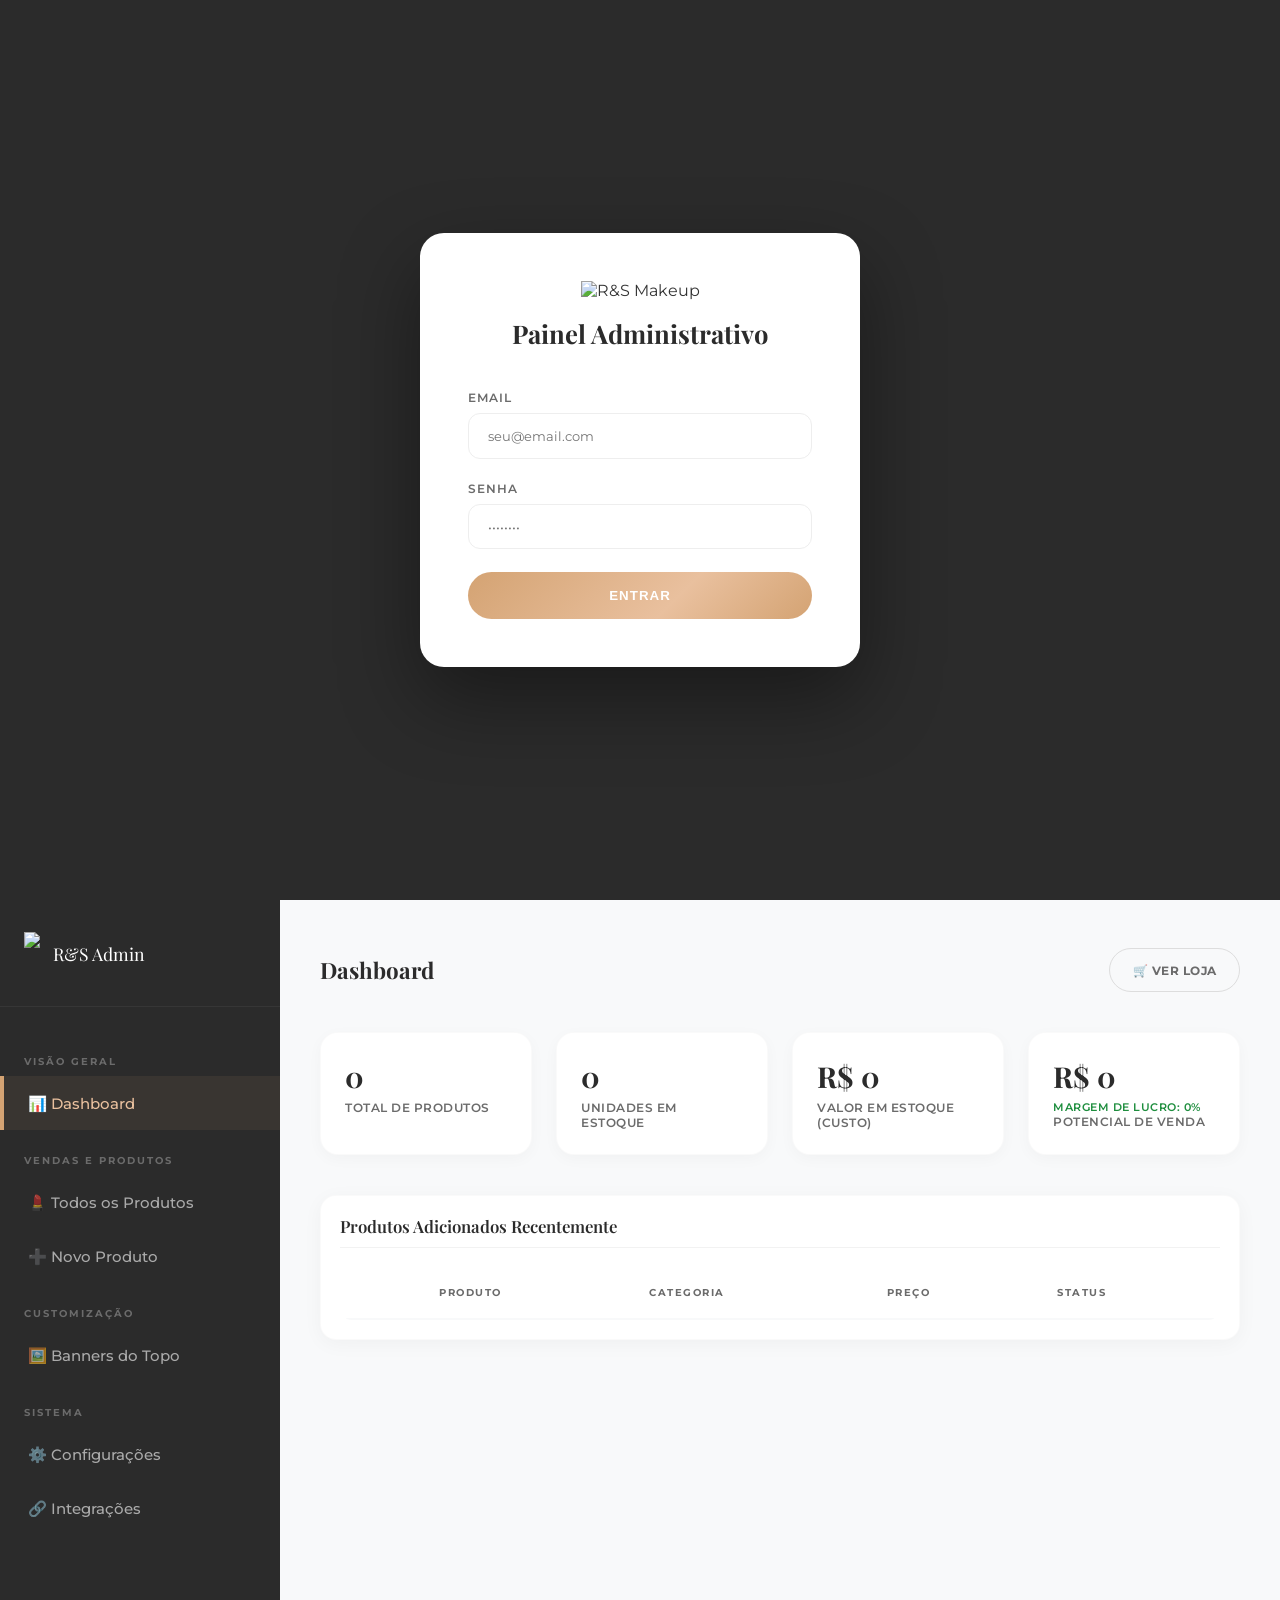
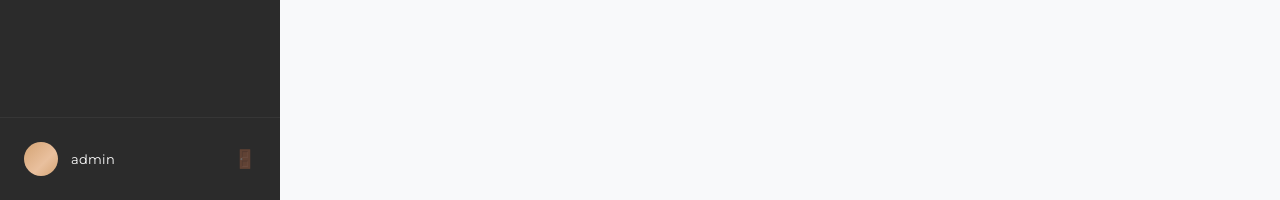
==== commit d094b41b: "Update admin.html" ====
--- a/admin.html
+++ b/admin.html
@@ -70,7 +70,6 @@
 @media(max-width: 1100px) {
   .split-layout { flex-direction: column; }
   .form-sidebar { width: 100%; position: static; order: -1; margin-bottom: 2rem; }
-  .sidebar{display:none} /* Sidebar handles its own burger menu */
 }
 .sec-title { font-family: 'Playfair Display', serif; font-size: 1.05rem; margin-bottom: 1.2rem; padding-bottom: .6rem; border-bottom: 1px solid #f2f2f2; color: var(--brown); display: flex; align-items: center; gap: .6rem; font-weight: 600; }
 .form-grid { display: grid; grid-template-columns: 1fr 1fr; gap: 1rem; }
@@ -87,6 +86,7 @@
 .upload-box p{font-size:.8rem;color:var(--muted);margin-top:.5rem;line-height:1.4}
 .img-del{position:absolute;top:4px;right:4px;width:22px;height:22px;background:#e74c3c;color:#fff;border:none;border-radius:50%;font-size:.7rem;display:flex;align-items:center;justify-content:center;opacity:0;transition:opacity .2s;z-index:2}
 .img-item:hover .img-del{opacity:1}
+.img-item img { width: 100%; height: 100%; object-fit: cover; }
 .img-item.main::after{content:'Principal';position:absolute;bottom:0;left:0;right:0;background:var(--gold);color:#fff;font-size:.5rem;font-weight:700;text-align:center;padding:2px 0;z-index:1}
 @media(max-width:600px){
   .form-grid{grid-template-columns:1fr}
@@ -277,7 +277,16 @@
             <div class="sec-title">📝 Informações</div>
             <div class="form-grid">
               <div class="field full"><label>Nome</label><input type="text" id="fNome" placeholder="Ex: Batom Matte Nude"></div>
-              <div class="field"><label>Categoria</label><select id="fCat"><option value="rosto">Rosto</option><option value="olhos">Olhos</option><option value="labios">Lábios</option><option value="skincare">Skincare</option><option value="kits">Kits & Combos</option></select></div>
+              <div class="field full">
+                <label>Categorias (Selecione todas que desejar)</label>
+                <div id="fCatGrid" style="display:grid; grid-template-columns: repeat(auto-fill, minmax(140px, 1fr)); gap: 0.5rem; background: #fff; border: 1.5px solid #eee; padding: 1rem; border-radius: 12px;">
+                  <label style="display:flex; align-items:center; gap:8px; font-weight:normal; text-transform:none; cursor:pointer;"><input type="checkbox" name="fCat" value="rosto"> Rosto</label>
+                  <label style="display:flex; align-items:center; gap:8px; font-weight:normal; text-transform:none; cursor:pointer;"><input type="checkbox" name="fCat" value="olhos"> Olhos</label>
+                  <label style="display:flex; align-items:center; gap:8px; font-weight:normal; text-transform:none; cursor:pointer;"><input type="checkbox" name="fCat" value="labios"> Lábios</label>
+                  <label style="display:flex; align-items:center; gap:8px; font-weight:normal; text-transform:none; cursor:pointer;"><input type="checkbox" name="fCat" value="skincare"> Skincare</label>
+                  <label style="display:flex; align-items:center; gap:8px; font-weight:normal; text-transform:none; cursor:pointer;"><input type="checkbox" name="fCat" value="kits"> Kits & Combos</label>
+                </div>
+              </div>
               <div class="field"><label>Etiqueta (Badge)</label><select id="fBadge"><option value="">Nenhuma</option><option value="Novo">Novo</option><option value="Sale">Promoção</option><option value="Top">Top de Vendas</option></select></div>
               <div class="field full"><label>Descrição curta</label><textarea id="fDesc" rows="3" placeholder="Benefícios e diferenciais..."></textarea></div>
             </div>
@@ -303,7 +312,10 @@
           </div>
           <div class="card">
             <div class="sec-title">🎨 Variações (Estilo Shopify)</div>
-            <p style="font-size:.75rem;color:var(--muted);margin-bottom:1.2rem">Ex: Cor (Rosa, Vermelho), Tamanho (P, M, G). Separe opções por vírgula.</p>
+            <p style="font-size:.70rem;color:var(--muted);margin-bottom:1.2rem;line-height:1.5;">
+              <strong>Dica de Preço:</strong> Para variações com preço diferente do principal, adicione " = preço". <br>
+              <em>Ex: Rosa, Kit 3 = 89.90, Kit 5 = 120.00</em>
+            </p>
             <div id="fVarsList" style="display:flex;flex-direction:column;gap:1rem;margin-bottom:1.5rem"></div>
             <button class="btn btn-outline" style="width:100%" onclick="addVarRow()">➕ Adicionar Atributo</button>
           </div>
@@ -371,6 +383,34 @@
            <div class="field"><label>TikTok Link</label><input type="text" id="cfgTiktok" placeholder="https://tiktok.com/@sua_loja"></div>
            <div class="field full"><label>Barra de Promoção (Topo)</label><input type="text" id="cfgPromo"></div>
          </div>
+       </div>
+
+      <!-- NOVO SISTEMA DE CUPOM LOCAL -->
+      <div class="card">
+          <div class="sec-title">🎫 Sistema de Cupons (Local)</div>
+          <p style="font-size:.75rem;color:var(--muted);margin-bottom:1.5rem;">Ative e configure o cupom que os clientes poderão usar no carrinho.</p>
+          
+          <div class="form-grid">
+              <div class="field full" style="display:flex; align-items:center; gap:10px; background:#fdfaf7; padding:1rem; border-radius:10px;">
+                  <input type="checkbox" id="coupon-active" style="width:auto; transform:scale(1.2);">
+                  <label style="margin:0; font-size:.9rem; color:var(--brown); font-weight:700;">Ativar Cupom na Loja</label>
+              </div>
+
+              <div class="field">
+                  <label>Código do Cupom</label>
+                  <input type="text" id="coupon-code" placeholder="Ex: Obrigada10">
+              </div>
+
+              <div class="field">
+                  <label>Desconto (%)</label>
+                  <input type="number" id="coupon-discount" placeholder="Ex: 10" min="1" max="100">
+              </div>
+          </div>
+          
+          <button class="btn btn-primary" style="margin-top:1.5rem; width:100%;" onclick="saveCouponLocal()">💾 Salvar Cupom</button>
+          <p id="coupon-success" style="display:none; color:#1e8e3e; text-align:center; font-size:.85rem; margin-top:1rem; font-weight:700;">✅ Cupom atualizado com sucesso!</p>
+      </div>
+
      <div class="card">
        <div class="sec-title">⏱️ Temporizador Promocional</div>
        <div class="form-grid">
@@ -380,9 +420,9 @@
        </div>
        <button class="btn btn-primary" style="margin-top:1.5rem" onclick="saveTimerCfg()">💾 Salvar Temporizador</button>
      </div>
-     <button class="btn btn-primary" style="margin-top:1.5rem" onclick="saveConfig()">Salvar Configurações Gerais</button>
-   </div>
-       <div class="card">
+     <button class="btn btn-primary" style="margin-top:1.5rem; width:100%" onclick="saveConfig()">Salvar Configurações Gerais</button>
+
+       <div class="card" style="margin-top: 2rem;">
          <div class="sec-title">🔐 Emails Autorizados (Whitelist)</div>
          <p style="font-size:.8rem;color:var(--muted);margin-bottom:1rem">Apenas estes emails poderão logar no painel.</p>
          <div id="allowedList"></div>
@@ -481,6 +521,14 @@
   renderDashboard();
   renderTbody();
   renderBanners();
+
+  // Carregar o cupom ao abrir o admin
+  const couponConfig = JSON.parse(localStorage.getItem('rs_coupon_cfg')) || { active: true, code: 'Obrigada10', discount: 10 };
+  if(document.getElementById('coupon-active')) {
+      document.getElementById('coupon-active').checked = couponConfig.active;
+      document.getElementById('coupon-code').value = couponConfig.code || '';
+      document.getElementById('coupon-discount').value = couponConfig.discount || '';
+  }
 }
 async function loadProds() {
   const sb = getSupabase();
@@ -578,7 +626,7 @@
 // ── FORM LOGIC ──
 async function handleProdUpload(input) {
   const files = input.files;
-  if(files.length + currentImages.length > 5) { toast('Máximo 5 imagens!'); return; }
+  if(files.length + currentImages.length > 12) { toast('Máximo 12 imagens!'); return; }
   const sb = getSupabase();
   for(let f of files) {
     const ext = f.name.split('.').pop();
@@ -609,7 +657,9 @@
   
   document.getElementById('prevNome').textContent = nome;
   document.getElementById('prevPrice').textContent = formatBRL(preco);
-  document.getElementById('prevCat').textContent = CATS[document.getElementById('fCat').value];
+  
+  const cats = Array.from(document.querySelectorAll('input[name="fCat"]:checked')).map(cb => CATS[cb.value] || cb.value);
+  document.getElementById('prevCat').textContent = cats.length ? cats.join(', ') : 'SEM CATEGORIA';
   
   const profit = preco - custo;
   const perc = preco > 0 ? Math.round((profit / preco) * 100) : 0;
@@ -626,7 +676,7 @@
   
   const data = {
     nome: document.getElementById('fNome').value.trim(),
-    categoria: document.getElementById('fCat').value,
+    categoria: Array.from(document.querySelectorAll('input[name="fCat"]:checked')).map(cb => cb.value).join(','),
     badge: document.getElementById('fBadge').value,
     descricao: document.getElementById('fDesc').value.trim(),
     preco: parseFloat(document.getElementById('fPreco').value)||0,
@@ -662,7 +712,12 @@
   if(!p) return;
   document.getElementById('fId').value = p.id;
   document.getElementById('fNome').value = p.nome;
-  document.getElementById('fCat').value = p.categoria;
+  
+  // Set categories
+  const cats = typeof p.categoria === 'string' ? p.categoria.split(',').map(c=>c.trim()) : (Array.isArray(p.categoria) ? p.categoria : [p.categoria]);
+  document.querySelectorAll('input[name="fCat"]').forEach(cb => {
+    cb.checked = cats.includes(cb.value);
+  });
   document.getElementById('fBadge').value = p.badge || '';
   document.getElementById('fDesc').value = p.descricao || '';
   document.getElementById('fPreco').value = p.preco || '';
@@ -673,7 +728,24 @@
   document.getElementById('fAtivo').value = String(p.ativo);
   currentImages = Array.isArray(p.imagens) ? p.imagens : [];
   currentReviews = Array.isArray(p.avaliacoes) ? p.avaliacoes : [];
-  currentVars = Array.isArray(p.variacoes) ? p.variacoes : [];
+  
+  currentVars = (Array.isArray(p.variacoes) ? p.variacoes : []).map(v => {
+      let baseOpcoes = [];
+      let foundPrice = '';
+      if(v.opcoes) {
+          v.opcoes.forEach(op => {
+              if (op.includes('=')) {
+                  const parts = op.split('=');
+                  baseOpcoes.push(parts[0].trim());
+                  foundPrice = parseFloat(parts[1].trim()) || '';
+              } else {
+                  baseOpcoes.push(op.trim());
+              }
+          });
+      }
+      return { nome: v.nome, opcoes: baseOpcoes, preco_var: foundPrice };
+  });
+  
   renderImgGrid();
   renderReviews();
   renderVars();
@@ -750,6 +822,19 @@
   await sb.from('configuracoes_loja').upsert([data]);
   toast('Temporizador Salvo!');
 }
+
+function saveCouponLocal() {
+    const active = document.getElementById('coupon-active').checked;
+    const code = document.getElementById('coupon-code').value.trim();
+    const discount = parseFloat(document.getElementById('coupon-discount').value) || 0;
+
+    const config = { active, code, discount };
+    localStorage.setItem('rs_coupon_cfg', JSON.stringify(config));
+
+    document.getElementById('coupon-success').style.display = 'block';
+    setTimeout(() => document.getElementById('coupon-success').style.display = 'none', 3000);
+}
+
 // ── UTILS ──
 function nav(id, btn) {
   document.querySelectorAll('.panel').forEach(p => p.classList.remove('active'));
@@ -766,7 +851,7 @@
   fields.forEach(id => document.getElementById(id).value = '');
   
   document.getElementById('fEstoque').value = '0';
-  document.getElementById('fCat').value = 'rosto';
+  document.querySelectorAll('input[name="fCat"]').forEach(cb => cb.checked = false);
   document.getElementById('fBadge').value = '';
   document.getElementById('fDest').value = 'false';
   document.getElementById('fAtivo').value = 'true';
@@ -789,15 +874,28 @@
   container.innerHTML = currentVars.map((v, i) => `
     <div style="background:#fcfcfc;border:1px solid #efefef;padding:1.2rem;border-radius:15px;display:flex;flex-direction:column;gap:.8rem;position:relative">
       <button onclick="removeVar(${i})" style="position:absolute;top:.8rem;right:.8rem;background:none;border:none;color:#e74c3c;cursor:pointer;font-size:1.1rem">✕</button>
-      <div class="field"><label>Nome do Atributo</label><input type="text" value="${v.nome}" oninput="updateVarName(${i}, this.value)" placeholder="Ex: Cor ou Tamanho"></div>
-      <div class="field"><label>Opções (separadas por vírgula)</label><input type="text" value="${v.opcoes.join(', ')}" oninput="updateVarOpcoes(${i}, this.value)" placeholder="Ex: Rosa, Nude, Vermelho"></div>
+      <div class="field"><label>Nome do Atributo</label><input type="text" value="${v.nome}" oninput="updateVarName(${i}, this.value)" placeholder="Ex: Tamanho ou Tipo"></div>
+      <div class="field"><label>Opções (separadas por vírgula)</label><input type="text" value="${(v.opcoes || []).join(', ')}" oninput="updateVarOpcoes(${i}, this.value)" placeholder="Ex: Rosa, Vermelho"></div>
+      <div class="field"><label>Valor da Variação (R$ - opcional)</label><input type="number" step="0.01" value="${v.preco_var || ''}" oninput="updateVarPreco(${i}, this.value)" placeholder="Deixe em branco para manter o preço normal do produto"></div>
     </div>
   `).join('');
 }
 function updateVarName(i, val) { currentVars[i].nome = val; }
 function updateVarOpcoes(i, val) { currentVars[i].opcoes = val.split(',').map(o => o.trim()).filter(o => o); }
+function updateVarPreco(i, val) { currentVars[i].preco_var = val; }
 function removeVar(i) { currentVars.splice(i, 1); renderVars(); }
-function collectVars() { return currentVars.filter(v => v.nome && v.opcoes.length > 0); }
+function collectVars() { 
+  return currentVars.filter(v => v.nome && v.opcoes && v.opcoes.length > 0)
+    .map(v => {
+       if (v.preco_var && v.preco_var !== '') {
+           return {
+               nome: v.nome,
+               opcoes: v.opcoes.map(o => `${o} = ${v.preco_var}`)
+           };
+       }
+       return { nome: v.nome, opcoes: v.opcoes };
+    }); 
+}
 // ── REVIEWS LOGIC ──
 function addReviewManual() {
   const nome = document.getElementById('rvNome').value.trim();
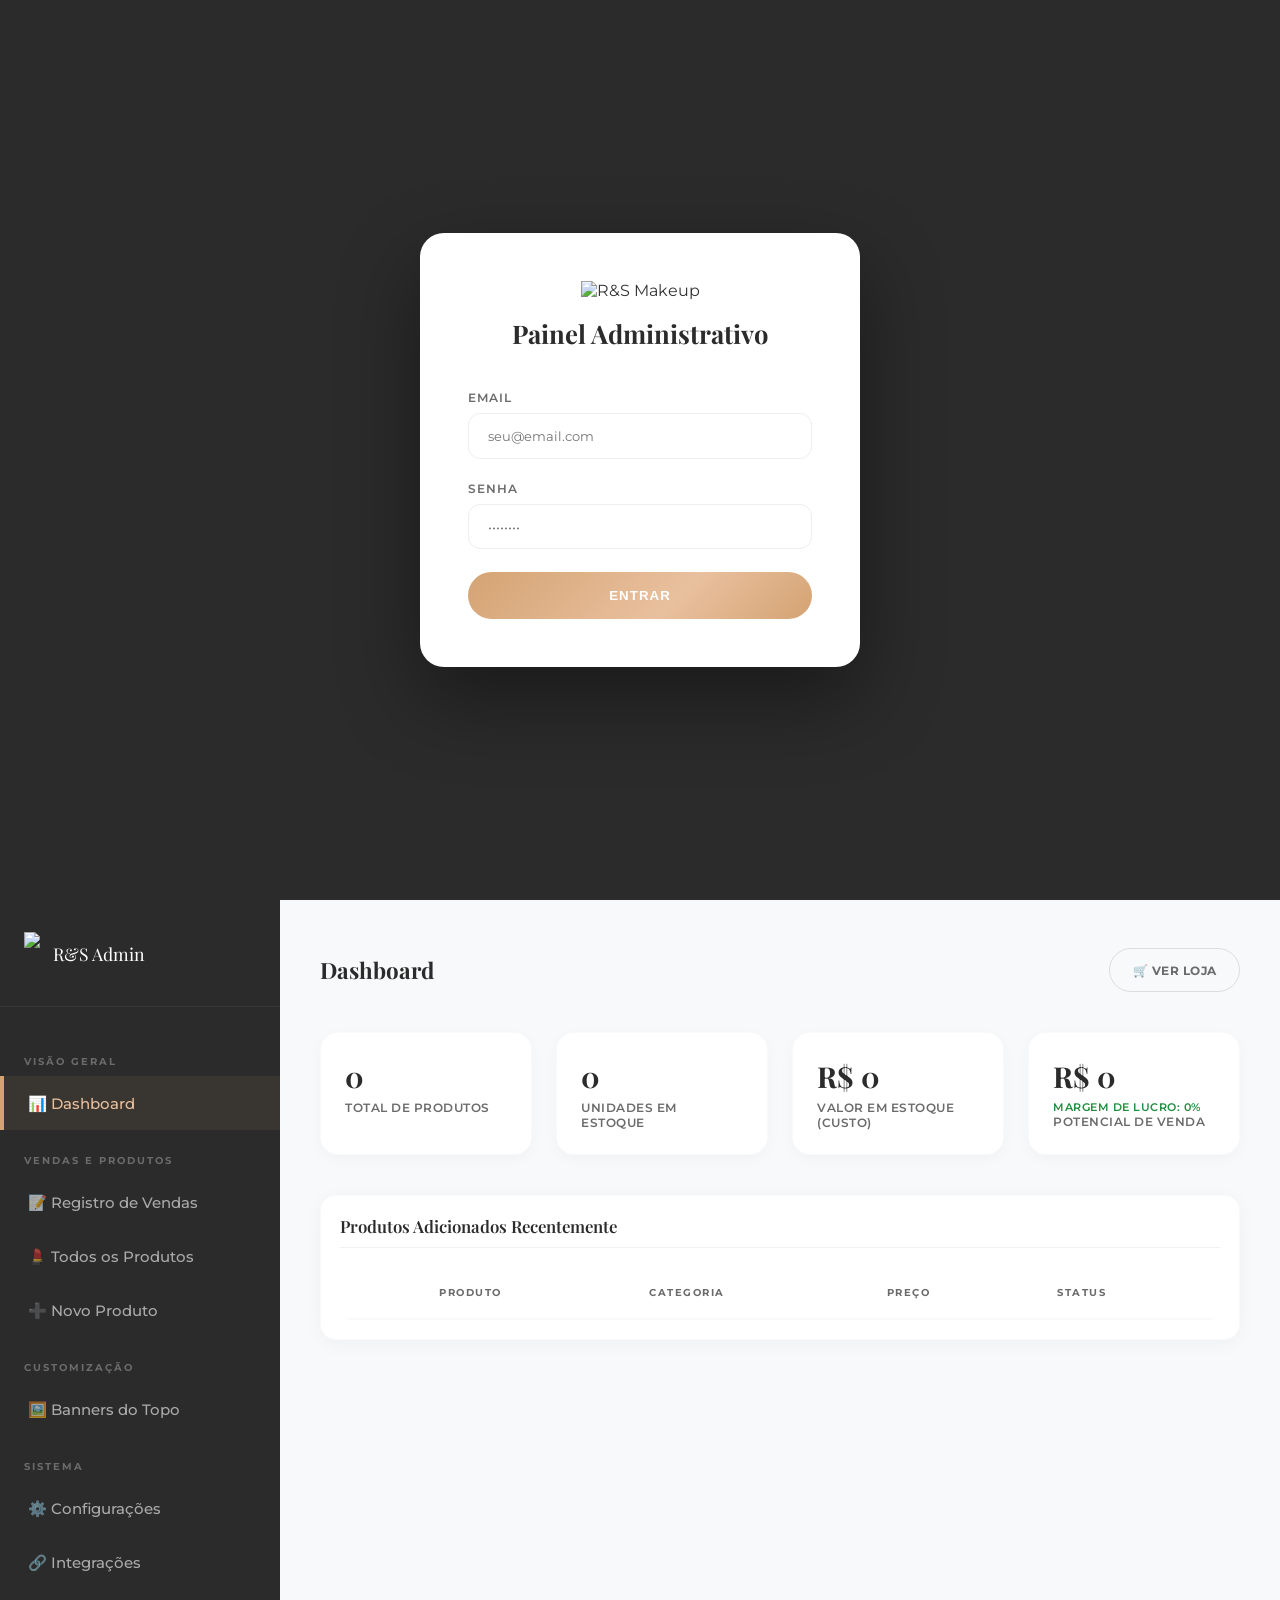
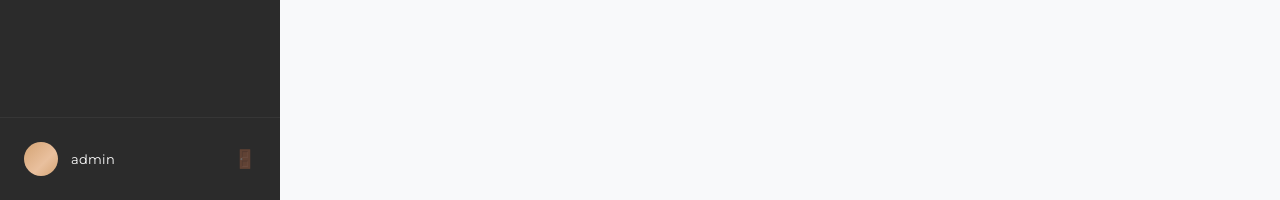
==== commit 474a3bce: "Update admin.html" ====
--- a/admin.html
+++ b/admin.html
@@ -204,6 +204,7 @@
       <div class="nav-group">Visão Geral</div>
       <button class="slink active" onclick="nav('dashboard', this)">📊 Dashboard</button>
       <div class="nav-group">Vendas e Produtos</div>
+      <button class="slink" onclick="nav('vendas', this)">📝 Registro de Vendas</button>
       <button class="slink" onclick="nav('produtos', this)">💄 Todos os Produtos</button>
       <button class="slink" onclick="navAddProd()">➕ Novo Produto</button>
       <div class="nav-group">Customização</div>
@@ -243,6 +244,32 @@
       <div class="card">
         <div class="sec-title">Produtos Adicionados Recentemente</div>
         <div class="tbl-wrap"><table><thead><tr><th></th><th>Produto</th><th>Categoria</th><th>Preço</th><th>Status</th></tr></thead><tbody id="dashTbody"></tbody></table></div>
+      </div>
+    </div>
+    <!-- PAINEL VENDAS -->
+    <div class="panel" id="panel-vendas">
+      <div class="card" style="background:var(--gold-g);color:#fff;border:none">
+        <div style="font-size:.8rem;text-transform:uppercase;letter-spacing:1px;font-weight:700;margin-bottom:.5rem;opacity:.9">💰 Total Vendido</div>
+        <div id="vendasTotal" style="font-family:'Playfair Display',serif;font-size:2.5rem;font-weight:600">R$ 0,00</div>
+      </div>
+      <div class="split-layout">
+        <div class="card form-cols" style="flex:1">
+          <div class="sec-title">📝 Registrar Nova Venda</div>
+          <div class="form-grid">
+            <div class="field full"><label>Produto / Descrição</label><input type="text" id="vProd" placeholder="Ex: Gel de sobrancelha"></div>
+            <div class="field"><label>Valor (R$)</label><input type="number" id="vValor" step="0.01" placeholder="0.00"></div>
+            <div class="field"><label>Data</label><input type="date" id="vData"></div>
+            <div class="field"><label>Pagamento</label><select id="vPag"><option value="Pix">Pix</option><option value="Dinheiro">Dinheiro</option><option value="Cartão">Cartão</option></select></div>
+            <div class="field"><label>Tipo de Venda</label><select id="vTipo"><option value="Física">Física</option><option value="WhatsApp">WhatsApp</option></select></div>
+            <div class="field full"><button class="btn btn-primary" onclick="addSale()" style="width:100%;justify-content:center;margin-top:1rem">Salvar Venda</button></div>
+          </div>
+        </div>
+        <div class="card" style="flex:1;display:flex;flex-direction:column;min-height:400px;max-height:600px">
+          <div class="sec-title">📋 Histórico de Vendas</div>
+          <div id="vendasList" style="flex:1;overflow-y:auto;padding-right:.5rem;display:flex;flex-direction:column;gap:.8rem">
+            <!-- vendas aqui -->
+          </div>
+        </div>
       </div>
     </div>
     <!-- LISTA PRODUTOS -->
@@ -945,6 +972,75 @@
   toast('Removido');
   initAdmin();
 }
+// ── SISTEMA DE VENDAS (LOCALSTORAGE) ──
+function initVendas() {
+  document.getElementById('vData').valueAsDate = new Date();
+  renderSales();
+}
+function addSale() {
+  const prod = document.getElementById('vProd').value.trim();
+  const valor = parseFloat(document.getElementById('vValor').value);
+  const data = document.getElementById('vData').value;
+  const pag = document.getElementById('vPag').value;
+  const tipo = document.getElementById('vTipo').value;
+
+  if(!prod || isNaN(valor)) { toast('Preencha produto e valor corretos!', 'err'); return; }
+
+  const newSale = { id: Date.now(), product: prod, price: valor, payment: pag, type: tipo, date: data };
+  let sales = JSON.parse(localStorage.getItem('rs_sales')) || [];
+  sales.push(newSale);
+  localStorage.setItem('rs_sales', JSON.stringify(sales));
+
+  document.getElementById('vProd').value = '';
+  document.getElementById('vValor').value = '';
+  toast('Venda registrada com sucesso!');
+  renderSales();
+}
+function delSale(id) {
+  if(!confirm('Tem certeza que deseja excluir esta venda?')) return;
+  let sales = JSON.parse(localStorage.getItem('rs_sales')) || [];
+  sales = sales.filter(s => s.id !== id);
+  localStorage.setItem('rs_sales', JSON.stringify(sales));
+  toast('Venda excluída!');
+  renderSales();
+}
+function renderSales() {
+  let sales = JSON.parse(localStorage.getItem('rs_sales')) || [];
+  sales.sort((a,b) => new Date(b.date) - new Date(a.date) || b.id - a.id); 
+  
+  const list = document.getElementById('vendasList');
+  if(!sales.length) {
+    list.innerHTML = '<div style="text-align:center;padding:2rem;color:var(--muted);font-size:.85rem">Nenhuma venda registrada ainda.</div>';
+    document.getElementById('vendasTotal').textContent = 'R$ 0,00';
+    return;
+  }
+
+  let total = 0;
+  list.innerHTML = sales.map(s => {
+    total += s.price;
+    const dateObj = new Date(s.date + 'T00:00:00');
+    const dateStr = !isNaN(dateObj) ? dateObj.toLocaleDateString('pt-BR', {day:'2-digit', month:'2-digit'}) : s.date;
+    return `
+      <div style="background:#f9f9f9;border:1px solid #eee;border-radius:12px;padding:1rem;position:relative">
+        <button onclick="delSale(${s.id})" style="position:absolute;top:1rem;right:1rem;background:none;border:none;color:#d93025;cursor:pointer;font-size:1.1rem;line-height:1">✕</button>
+        <div style="font-weight:700;color:var(--brown);margin-bottom:.3rem;padding-right:2rem">${s.product}</div>
+        <div style="font-size:.75rem;color:var(--muted);display:flex;gap:.6rem;align-items:center;flex-wrap:wrap">
+          <span style="color:#1e8e3e;font-weight:700;font-size:.85rem">${formatBRL(s.price)}</span>
+          <span>|</span> <span>${s.payment}</span> <span>|</span> <span>${s.type}</span> <span>|</span> <span>${dateStr}</span>
+        </div>
+      </div>
+    `;
+  }).join('');
+  document.getElementById('vendasTotal').textContent = formatBRL(total);
+}
+
+// Hook na inicialização do painel
+const originalInitAdmin = initAdmin;
+initAdmin = async function() {
+  await originalInitAdmin();
+  initVendas();
+};
+
 onload = checkAuth;
 </script>
 </body>
